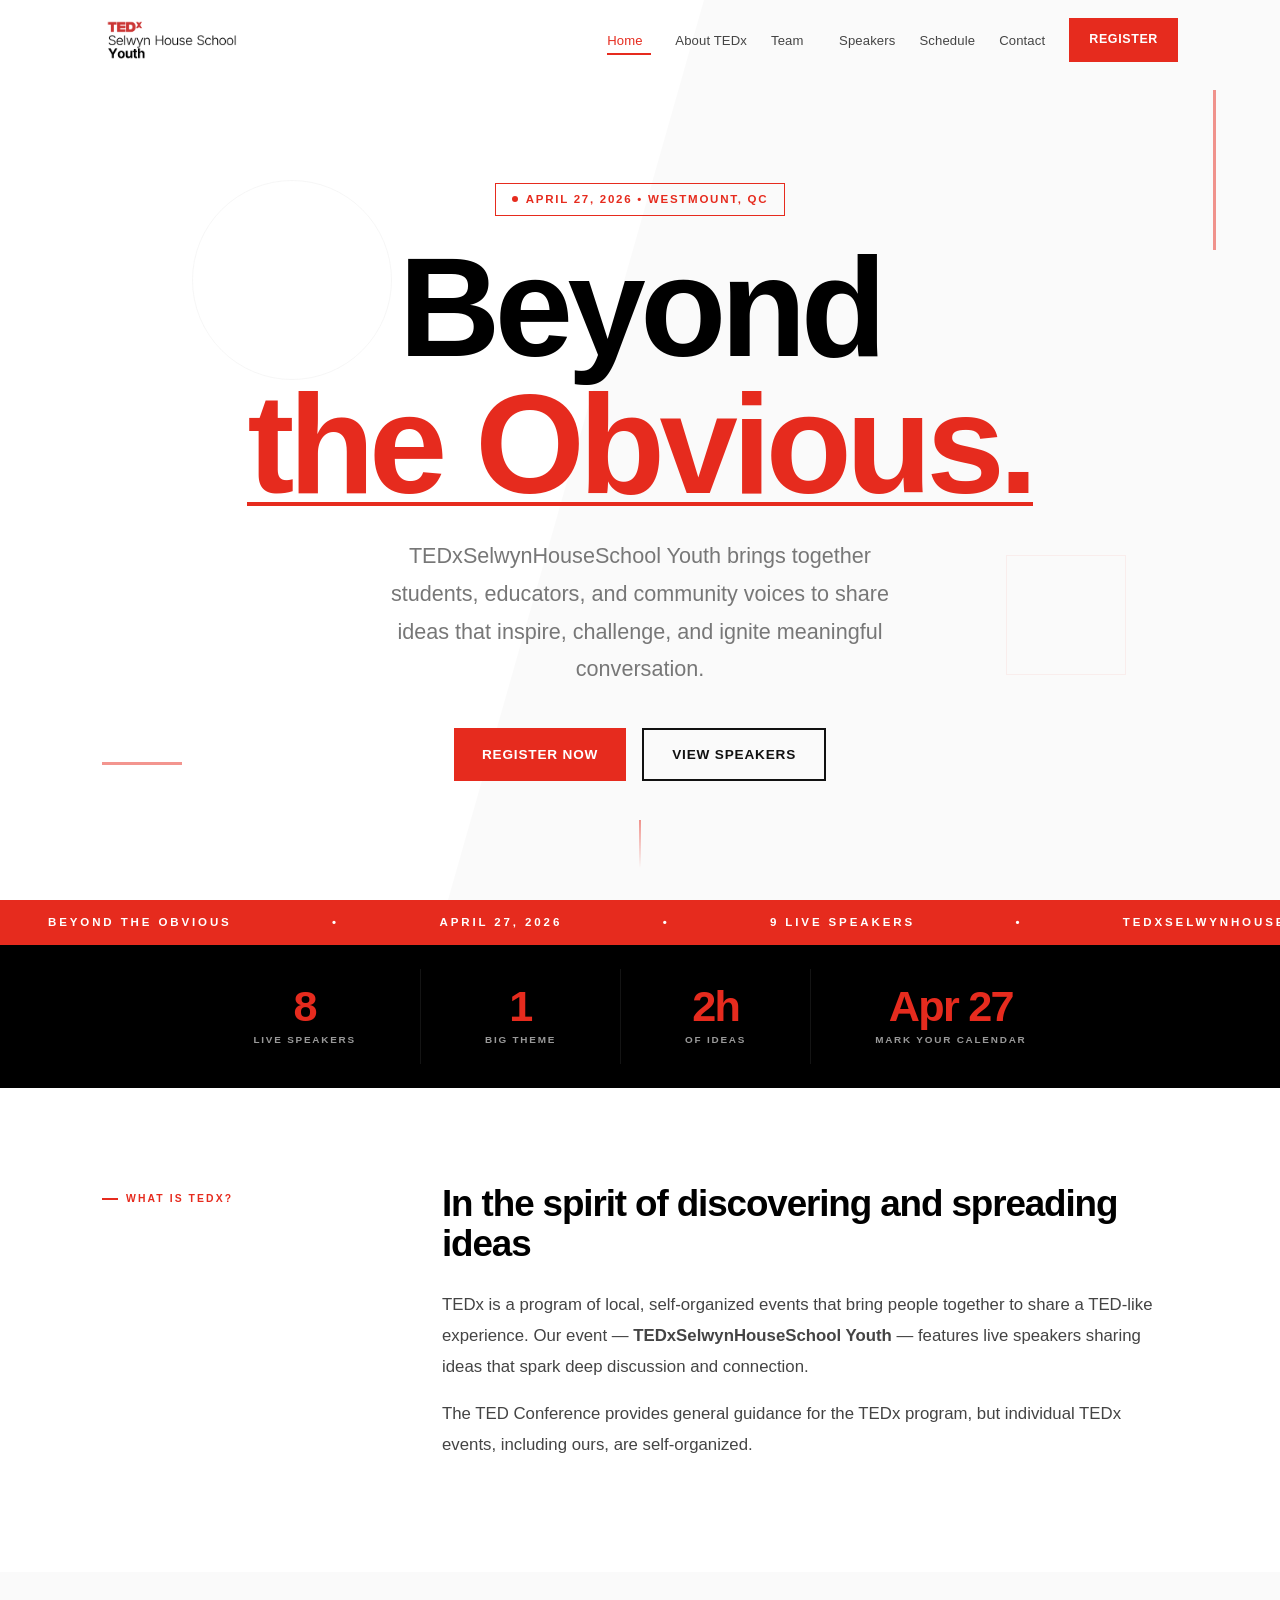
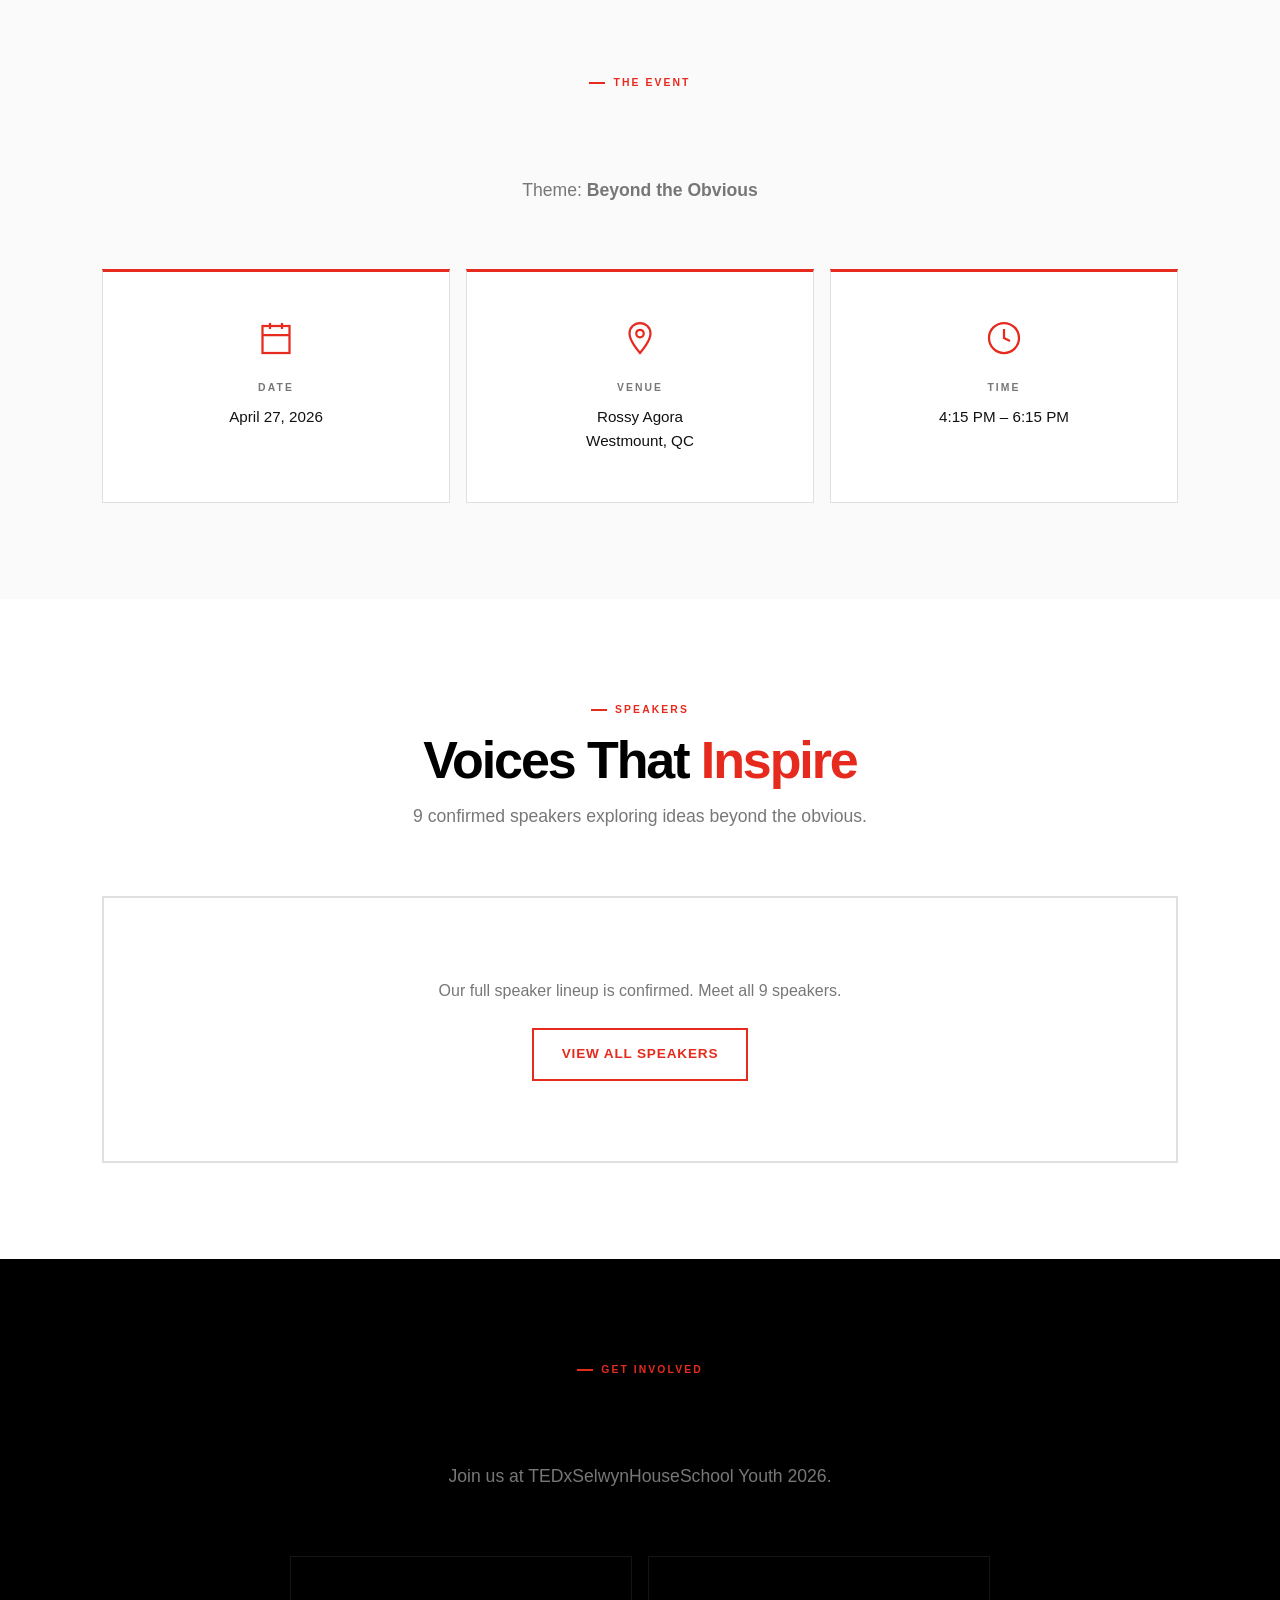
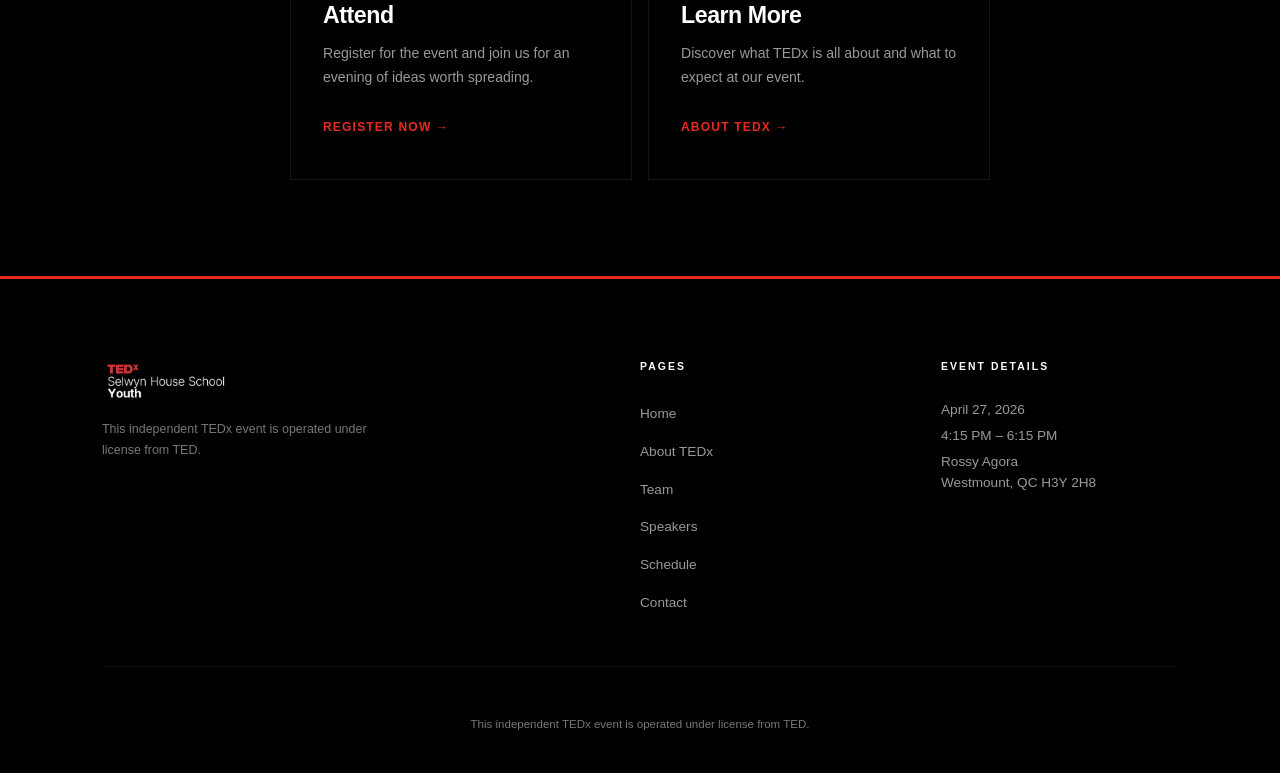
==== index.html @ 80b91d09 "Update index.html" ====
<!DOCTYPE html>
<html lang="en">
<head>
  <meta charset="UTF-8" />
  <meta name="viewport" content="width=device-width, initial-scale=1.0" />
  <title>TEDxSelwynHouseSchool Youth — Beyond the Obvious</title>
  <link rel="stylesheet" href="style.css" />
</head>
<body>

  <!-- Navigation -->
  <header class="header" id="header">
    <nav class="nav">
      <a href="index.html" class="logo"><img src="images/logo-black.png" alt="TEDxSelwynHouseSchool Youth"></a>
      <ul class="nav-links" id="navLinks">
        <li><a href="index.html" class="active">Home</a></li>
        <li><a href="about.html">About TEDx</a></li>
        <li><a href="team.html">Team</a></li>
        <li><a href="speakers.html">Speakers</a></li>
        <li><a href="schedule.html">Schedule</a></li>
        <li><a href="contact.html">Contact</a></li>
        <li><a href="https://docs.google.com/forms/d/e/1FAIpQLSdbpwzhTMs6wh6jrkO545HUub6v7mnMCa4WJRmnMCpncE_-FA/viewform" class="nav-btn">Register</a></li>
      </ul>
      <button class="hamburger" id="hamburger" aria-label="Toggle menu">
        <span></span><span></span><span></span>
      </button>
    </nav>
  </header>

  <!-- Hero — with parallax layers -->
  <section class="hero" id="home">
    <!-- Parallax background layers -->
    <div class="hero-bg-layer hero-bg-layer--1"></div>
    <div class="hero-bg-layer hero-bg-layer--2"></div>
    <div class="hero-bg-layer hero-bg-layer--3"></div>

    <div class="hero-content">
      <div class="hero-badge fade-up">April 27, 2026 &bull; Westmount, QC</div>
      <h1 class="hero-title fade-up">
        Beyond<br /><span class="text-red">the Obvious.</span>
      </h1>
      <p class="hero-subtitle fade-up">
        TEDxSelwynHouseSchool Youth brings together students, educators, and
        community voices to share ideas that inspire, challenge, and ignite
        meaningful conversation.
      </p>
      <div class="hero-cta fade-up">
        <a href="https://docs.google.com/forms/d/e/1FAIpQLSdbpwzhTMs6wh6jrkO545HUub6v7mnMCa4WJRmnMCpncE_-FA/viewform" class="btn btn-red">Register Now</a>
        <a href="speakers.html" class="btn btn-outline-dark">View Speakers</a>
      </div>
    </div>
    <div class="hero-scroll-indicator">
      <div class="scroll-line"></div>
    </div>
  </section>

  <!-- Marquee Ticker -->
  <div class="marquee" aria-hidden="true">
    <div class="marquee-track">
      <span>Beyond the Obvious</span>
      <span>&bull;</span>
      <span>April 27, 2026</span>
      <span>&bull;</span>
      <span>9 Live Speakers</span>
      <span>&bull;</span>
      <span>TEDxSelwynHouseSchool Youth</span>
      <span>&bull;</span>
      <span>Beyond the Obvious</span>
      <span>&bull;</span>
      <span>April 27, 2026</span>
      <span>&bull;</span>
      <span>9 Live Speakers</span>
      <span>&bull;</span>
      <span>TEDxSelwynHouseSchool Youth</span>
      <span>&bull;</span>
    </div>
  </div>

  <!-- Stats Bar — with animated counters -->
  <div class="stats-bar">
    <div class="container">
      <div class="stats-row">
        <div class="stat-item scale-in">
          <span class="stat-number" data-count="9">0</span>
          <span class="stat-label">Live Speakers</span>
        </div>
        <div class="stat-item scale-in">
          <span class="stat-number" data-count="1">0</span>
          <span class="stat-label">Big Theme</span>
        </div>
        <div class="stat-item scale-in">
          <span class="stat-number" data-count="2" data-suffix="h">0</span>
          <span class="stat-label">Of Ideas</span>
        </div>
        <div class="stat-item scale-in">
          <span class="stat-number">Apr 27</span>
          <span class="stat-label">Mark Your Calendar</span>
        </div>
      </div>
    </div>
  </div>

  <!-- What is TEDx -->
  <section class="section bg-white" id="what-is-tedx">
    <div class="container">
      <div class="two-col">
        <div class="col-label slide-left">
          <span class="label-tag">What is TEDx?</span>
        </div>
        <div class="col-content slide-right">
          <h2>In the spirit of discovering and spreading ideas</h2>
          <p>
            TEDx is a program of local, self-organized events that bring people
            together to share a TED-like experience. Our event —
            <strong>TEDxSelwynHouseSchool Youth</strong> — features live speakers
            sharing ideas that spark deep discussion and connection.
          </p>
          <p>
            The TED Conference provides general guidance for the TEDx program,
            but individual TEDx events, including ours, are self-organized.
          </p>
        </div>
      </div>
    </div>
  </section>

  <!-- Event Info -->
  <section class="section bg-light">
    <div class="container">
      <div class="section-header fade-up">
        <span class="label-tag">The Event</span>
        <h2 class="text-reveal">TEDxSelwynHouseSchool Youth <span class="text-red">2026</span></h2>
        <p class="section-desc fade-up">Theme: <strong>Beyond the Obvious</strong></p>
      </div>
      <div class="info-grid">
        <div class="info-card scale-in">
          <div class="info-icon">
            <svg viewBox="0 0 24 24" fill="none" stroke="currentColor" stroke-width="1.5"><rect x="3" y="4" width="18" height="18" rx="0"/><path d="M16 2v4M8 2v4M3 10h18"/><path d="M8 14h.01M12 14h.01M16 14h.01"/></svg>
          </div>
          <h3>Date</h3>
          <p>April 27, 2026</p>
        </div>
        <div class="info-card scale-in">
          <div class="info-icon">
            <svg viewBox="0 0 24 24" fill="none" stroke="currentColor" stroke-width="1.5"><path d="M12 2C8.13 2 5 5.13 5 9c0 5.25 7 13 7 13s7-7.75 7-13c0-3.87-3.13-7-7-7z"/><circle cx="12" cy="9" r="2.5"/></svg>
          </div>
          <h3>Venue</h3>
          <p>Rossy Agora<br>Westmount, QC</p>
        </div>
        <div class="info-card scale-in">
          <div class="info-icon">
            <svg viewBox="0 0 24 24" fill="none" stroke="currentColor" stroke-width="1.5"><circle cx="12" cy="12" r="10"/><path d="M12 6v6l4 2"/></svg>
          </div>
          <h3>Time</h3>
          <p>4:15 PM &ndash; 6:15 PM</p>
        </div>
      </div>
    </div>
  </section>

  <!-- Speakers Preview -->
  <section class="section bg-white">
    <div class="container">
      <div class="section-header slide-left">
        <span class="label-tag">Speakers</span>
        <h2>Voices That <span class="text-red">Inspire</span></h2>
        <p class="section-desc">9 confirmed speakers exploring ideas beyond the obvious.</p>
      </div>
      <div class="speakers-preview scale-in">
        <div class="speakers-coming-soon">
          <p>Our full speaker lineup is confirmed. Meet all 9 speakers.</p>
          <a href="speakers.html" class="btn btn-red-outline">View All Speakers</a>
        </div>
      </div>
    </div>
  </section>

  <!-- Get Involved -->
  <section class="section bg-black">
    <div class="container">
      <div class="section-header fade-up">
        <span class="label-tag label-tag-dark">Get Involved</span>
        <h2 class="text-white text-reveal">Be Part of <span class="text-red">the Experience</span></h2>
        <p class="section-desc text-gray">Join us at TEDxSelwynHouseSchool Youth 2026.</p>
      </div>
      <div class="cta-grid">
        <div class="cta-card slide-left">
          <h3>Attend</h3>
          <p>Register for the event and join us for an evening of ideas worth spreading.</p>
          <a href="https://docs.google.com/forms/d/e/1FAIpQLSdbpwzhTMs6wh6jrkO545HUub6v7mnMCa4WJRmnMCpncE_-FA/viewform" class="cta-link">Register Now &rarr;</a>
        </div>
        <div class="cta-card slide-right">
          <h3>Learn More</h3>
          <p>Discover what TEDx is all about and what to expect at our event.</p>
          <a href="about.html" class="cta-link">About TEDx &rarr;</a>
        </div>
      </div>
    </div>
  </section>

  <!-- Footer -->
  <footer class="footer">
    <div class="container">
      <div class="footer-grid">
        <div class="footer-brand fade-up"><a href="index.html" class="logo"><img src="images/logo-white.png" alt="TEDxSelwynHouseSchool Youth"></a>
          <p class="footer-license">This independent TEDx event is operated under license from TED.</p>
        </div>
        <div class="footer-nav fade-up">
          <h4>Pages</h4>
          <ul>
            <li><a href="index.html">Home</a></li>
            <li><a href="about.html">About TEDx</a></li>
            <li><a href="team.html">Team</a></li>
            <li><a href="speakers.html">Speakers</a></li>
            <li><a href="schedule.html">Schedule</a></li>
            <li><a href="contact.html">Contact</a></li>
          </ul>
        </div>
        <div class="footer-event fade-up">
          <h4>Event Details</h4>
          <p>April 27, 2026</p>
          <p>4:15 PM &ndash; 6:15 PM</p>
          <p>Rossy Agora<br>Westmount, QC H3Y 2H8</p>
        </div>
      </div>
      <div class="footer-bottom">
        <p>This independent TEDx event is operated under license from TED.</p>
      </div>
    </div>
  </footer>

  <script src="script.js"></script>
</body>
</html>
---- style.css ----
/* ============================================
   TEDxSelwynHouseSchool Youth — Stylesheet
   Style: Motion-Driven × Swiss Modernism × TED
   Colors: Red #e62b1e · Black #000 · White #fff
   Font: Helvetica · Base unit: 8px
   ============================================ */

/* --- Reset & Base --- */
*, *::before, *::after {
  margin: 0;
  padding: 0;
  box-sizing: border-box;
}

:root {
  --ted-red:        #e62b1e;
  --ted-red-dark:   #c41e13;
  --ted-red-light:  rgba(230, 43, 30, 0.08);
  --ted-red-mid:    rgba(230, 43, 30, 0.15);
  --black:          #000000;
  --dark:           #111111;
  --gray-800:       #222222;
  --gray-700:       #444444;
  --gray-500:       #777777;
  --gray-400:       #999999;
  --gray-300:       #bbbbbb;
  --gray-200:       #e0e0e0;
  --gray-100:       #f5f5f5;
  --gray-50:        #fafafa;
  --white:          #ffffff;
  --font:           'Helvetica Neue', Helvetica, Arial, sans-serif;

  /* 8px spacing scale */
  --s1: 8px; --s2: 16px; --s3: 24px; --s4: 32px;
  --s5: 40px; --s6: 48px; --s8: 64px; --s10: 80px; --s12: 96px;

  /* Motion tokens */
  --ease-out:    cubic-bezier(0.0, 0.0, 0.2, 1);
  --ease-in:     cubic-bezier(0.4, 0.0, 1, 1);
  --ease-std:    cubic-bezier(0.4, 0.0, 0.2, 1);
  --ease-spring: cubic-bezier(0.34, 1.56, 0.64, 1);
  --dur-fast:    150ms;
  --dur-std:     300ms;
  --dur-slow:    500ms;
  --dur-reveal:  800ms;
}

html { scroll-behavior: smooth; font-size: 16px; }

body {
  font-family: var(--font);
  background: var(--white);
  color: var(--dark);
  line-height: 1.6;
  overflow-x: hidden;
  -webkit-font-smoothing: antialiased;
  -moz-osx-font-smoothing: grayscale;
}

/* --- Accessibility: prefers-reduced-motion --- */
@media (prefers-reduced-motion: reduce) {
  *, *::before, *::after {
    animation-duration: 0.01ms !important;
    animation-iteration-count: 1 !important;
    transition-duration: 0.01ms !important;
    scroll-behavior: auto !important;
  }
  .fade-up, .slide-left, .slide-right, .scale-in, .text-reveal {
    opacity: 1 !important;
    transform: none !important;
    clip-path: none !important;
  }
  .marquee-track { animation: none !important; }
}

a { text-decoration: none; color: inherit; transition: color var(--dur-std) var(--ease-std); }
ul { list-style: none; }
img { max-width: 100%; display: block; }

a, button { min-height: 44px; min-width: 44px; }
a { display: inline-flex; align-items: center; }
nav a, .footer-nav a, .footer-brand a, .cta-link { display: inline-flex; }
a, button, [role="button"], label[for], select { cursor: pointer; }

a:focus-visible, button:focus-visible {
  outline: 3px solid var(--ted-red);
  outline-offset: 3px;
}

.container { width: 100%; max-width: 1140px; margin: 0 auto; padding: 0 var(--s4); }

/* --- Utility --- */
.text-red   { color: var(--ted-red); }
.text-white { color: var(--white); }
.text-gray  { color: var(--gray-400); }
.bg-white   { background: var(--white); }
.bg-light   { background: var(--gray-50); }
.bg-black   { background: var(--black); color: var(--white); }
.link-red   { color: var(--ted-red); text-decoration: underline; text-underline-offset: 3px; }
.link-red:hover { color: var(--ted-red-dark); }
.content-narrow { max-width: 780px; margin: 0 auto; }

/* ============================================
   ANIMATION SYSTEM — GPU-accelerated
   ============================================ */

/* Fade up (default) */
.fade-up {
  opacity: 0;
  transform: translateY(40px);
  transition: opacity var(--dur-reveal) var(--ease-out),
              transform var(--dur-reveal) var(--ease-out);
  transition-delay: calc(var(--stagger, 0) * 80ms);
}
.fade-up.visible { opacity: 1; transform: translateY(0); }

/* Slide from left */
.slide-left {
  opacity: 0;
  transform: translateX(-60px);
  transition: opacity var(--dur-reveal) var(--ease-out),
              transform var(--dur-reveal) var(--ease-out);
  transition-delay: calc(var(--stagger, 0) * 80ms);
}
.slide-left.visible { opacity: 1; transform: translateX(0); }

/* Slide from right */
.slide-right {
  opacity: 0;
  transform: translateX(60px);
  transition: opacity var(--dur-reveal) var(--ease-out),
              transform var(--dur-reveal) var(--ease-out);
  transition-delay: calc(var(--stagger, 0) * 80ms);
}
.slide-right.visible { opacity: 1; transform: translateX(0); }

/* Scale in */
.scale-in {
  opacity: 0;
  transform: scale(0.85);
  transition: opacity var(--dur-reveal) var(--ease-out),
              transform var(--dur-reveal) var(--ease-spring);
  transition-delay: calc(var(--stagger, 0) * 80ms);
}
.scale-in.visible { opacity: 1; transform: scale(1); }

/* Text reveal — clip-path wipe */
.text-reveal {
  clip-path: inset(0 100% 0 0);
  transition: clip-path 1s var(--ease-out);
  transition-delay: calc(var(--stagger, 0) * 100ms);
}
.text-reveal.visible { clip-path: inset(0 0% 0 0); }

/* Line draw — accent lines that animate width */
.line-draw {
  width: 0;
  transition: width 1s var(--ease-out);
}
.line-draw.visible { width: 100%; }

/* Legacy delay classes */
.delay-1 { --stagger: 1; }
.delay-2 { --stagger: 2; }
.delay-3 { --stagger: 3; }

/* ============================================
   MARQUEE TICKER
   ============================================ */
.marquee {
  overflow: hidden;
  white-space: nowrap;
  background: var(--ted-red);
  padding: var(--s1) 0;
}

.marquee-track {
  display: inline-block;
  animation: marquee 20s linear infinite;
  will-change: transform;
}

.marquee-track span {
  display: inline-block;
  padding: 0 var(--s6);
  font-size: 0.72rem;
  font-weight: 800;
  letter-spacing: 0.25em;
  text-transform: uppercase;
  color: var(--white);
}

@keyframes marquee {
  0%   { transform: translateX(0); }
  100% { transform: translateX(-50%); }
}

/* ============================================
   HEADER / NAV
   ============================================ */
.header {
  position: fixed;
  top: 0; left: 0; width: 100%;
  z-index: 100;
  padding: var(--s2) 0;
  transition: background var(--dur-std) var(--ease-std),
              padding var(--dur-std) var(--ease-std),
              box-shadow var(--dur-std) var(--ease-std),
              transform var(--dur-std) var(--ease-std);
}

.header.scrolled,
.header.scrolled-always {
  background: rgba(255, 255, 255, 0.96);
  backdrop-filter: blur(16px);
  -webkit-backdrop-filter: blur(16px);
  padding: 0.5rem 0;
  box-shadow: 0 1px 0 rgba(0,0,0,0.1);
}

.nav {
  max-width: 1140px;
  margin: 0 auto;
  padding: 0 var(--s4);
  display: flex;
  align-items: center;
  justify-content: space-between;
}

/* Logo */
.logo {
  display: inline-flex; align-items: center;
  min-height: unset; text-decoration: none;
  transition: transform var(--dur-std) var(--ease-spring);
}
.logo:hover { transform: scale(1.03); }
.logo img {
  height: 48px;
  width: auto;
  display: block;
}

.logo-ted {
  font-family: var(--font); font-size: 1.5rem; font-weight: 900;
  color: var(--ted-red); line-height: 1; letter-spacing: -0.02em;
}
.logo-ted sup { font-size: 0.55em; vertical-align: super; color: var(--ted-red); font-weight: 900; }
.logo-school { font-size: 0.72rem; line-height: 1.25; color: var(--dark); font-weight: 400; display: block; min-height: unset; }
.logo-youth  { font-size: 0.72rem; font-weight: 700; color: var(--dark); line-height: 1.25; display: block; min-height: unset; }

/* Nav links */
.nav-links { display: flex; align-items: center; gap: var(--s3); }

.nav-links li > a {
  font-size: 0.82rem; font-weight: 500; color: var(--gray-700);
  letter-spacing: 0.01em; position: relative; padding-bottom: 2px;
  min-height: unset;
  transition: color var(--dur-std) var(--ease-std);
}

.nav-links li > a::after {
  content: ''; position: absolute; bottom: -2px; left: 0;
  width: 0; height: 2px; background: var(--ted-red);
  transition: width var(--dur-std) var(--ease-out);
}

.nav-links li > a:hover, .nav-links li > a.active { color: var(--ted-red); }
.nav-links li > a.active::after, .nav-links li > a:hover::after { width: 100%; }

.nav-btn {
  background: var(--ted-red) !important; color: var(--white) !important;
  padding: 0.5rem 1.25rem !important; border-radius: 0 !important;
  font-weight: 700 !important; font-size: 0.78rem !important;
  letter-spacing: 0.05em !important; text-transform: uppercase !important;
  transition: background var(--dur-std) var(--ease-std), transform var(--dur-fast) var(--ease-spring) !important;
  min-height: 44px !important;
}
.nav-btn::after { display: none !important; }
.nav-btn:hover { background: var(--ted-red-dark) !important; transform: translateY(-2px) scale(1.02); }

/* Hamburger */
.hamburger {
  display: none; flex-direction: column; gap: 5px;
  background: none; border: none; cursor: pointer; padding: var(--s1);
  z-index: 1001; min-height: unset;
}
.hamburger span { display: block; width: 22px; height: 2px; background: var(--dark); transition: transform var(--dur-std) var(--ease-std), opacity var(--dur-std) var(--ease-std); }
.hamburger.active span:nth-child(1) { transform: translateY(7px) rotate(45deg); }
.hamburger.active span:nth-child(2) { opacity: 0; }
.hamburger.active span:nth-child(3) { transform: translateY(-7px) rotate(-45deg); }

/* ============================================
   BUTTONS — with micro-interactions
   ============================================ */
.btn {
  display: inline-flex; align-items: center; justify-content: center; gap: 0.4em;
  padding: 0.85rem 1.75rem; border-radius: 0;
  font-size: 0.85rem; font-weight: 700; letter-spacing: 0.06em; text-transform: uppercase;
  font-family: var(--font); min-height: 44px;
  border: none; cursor: pointer; position: relative; overflow: hidden;
  transition: all var(--dur-std) var(--ease-std);
}

/* Animated shine sweep on hover */
.btn::before {
  content: ''; position: absolute; top: 0; left: -100%; width: 100%; height: 100%;
  background: linear-gradient(90deg, transparent, rgba(255,255,255,0.15), transparent);
  transition: left var(--dur-slow) var(--ease-out);
}
.btn:hover::before { left: 100%; }

.btn-red { background: var(--ted-red); color: var(--white); }
.btn-red:hover {
  background: var(--ted-red-dark);
  transform: translateY(-3px) scale(1.02);
  box-shadow: 0 12px 40px rgba(230, 43, 30, 0.35);
}

.btn-red-outline { background: transparent; color: var(--ted-red); border: 2px solid var(--ted-red); }
.btn-red-outline:hover { background: var(--ted-red); color: var(--white); transform: translateY(-3px); }

.btn-outline-dark { background: transparent; color: var(--dark); border: 2px solid var(--dark); }
.btn-outline-dark:hover { background: var(--dark); color: var(--white); transform: translateY(-3px); }

.btn-full { width: 100%; justify-content: center; }

/* ============================================
   HERO — Parallax + Kinetic Type
   ============================================ */
.hero {
  position: relative;
  min-height: 100vh; min-height: 100dvh;
  display: flex; align-items: center; justify-content: center;
  background: var(--white);
  overflow: hidden;
}

/* Parallax geometric layers */
.hero-bg-layer {
  position: absolute; top: 0; left: 0; width: 100%; height: 100%;
  pointer-events: none; will-change: transform;
}

.hero-bg-layer--1 {
  background: var(--gray-50);
  clip-path: polygon(55% 0%, 100% 0%, 100% 100%, 35% 100%);
}

.hero-bg-layer--2 {
  opacity: 0.5;
}

.hero-bg-layer--2::before {
  content: ''; position: absolute;
  top: 10%; right: 5%;
  width: 3px; height: 160px;
  background: var(--ted-red);
}

.hero-bg-layer--2::after {
  content: ''; position: absolute;
  bottom: 15%; left: 8%;
  width: 80px; height: 3px;
  background: var(--ted-red);
}

.hero-bg-layer--3::before {
  content: ''; position: absolute;
  top: 20%; left: 15%;
  width: 200px; height: 200px;
  border: 1px solid var(--gray-200);
  border-radius: 50%;
  opacity: 0.3;
}

.hero-bg-layer--3::after {
  content: ''; position: absolute;
  bottom: 25%; right: 12%;
  width: 120px; height: 120px;
  border: 1px solid var(--ted-red-mid);
  opacity: 0.4;
}

.hero-content {
  position: relative; z-index: 2;
  text-align: center; max-width: 900px;
  padding: var(--s12) var(--s4) var(--s4);
}

.hero-badge {
  display: inline-flex; align-items: center; gap: var(--s1);
  font-size: 0.72rem; font-weight: 700;
  letter-spacing: 0.15em; text-transform: uppercase;
  color: var(--ted-red);
  margin-bottom: var(--s3);
  padding: 0.4rem 1rem;
  border: 1.5px solid var(--ted-red);
  border-radius: 0;
}
.hero-badge::before {
  content: ''; width: 6px; height: 6px;
  background: var(--ted-red); border-radius: 50%;
  flex-shrink: 0;
  animation: pulse-dot 2s ease-in-out infinite;
}
@keyframes pulse-dot {
  0%, 100% { opacity: 1; transform: scale(1); }
  50% { opacity: 0.5; transform: scale(1.5); }
}

.hero-title {
  font-family: var(--font);
  font-size: clamp(4.2rem, 11vw, 9rem);
  font-weight: 900;
  line-height: 0.97;
  letter-spacing: -0.04em;
  color: var(--black);
  margin-bottom: var(--s3);
}

/* Animated underline on the red text */
.hero-title .text-red {
  position: relative;
  display: inline-block;
}
.hero-title .text-red::after {
  content: ''; position: absolute;
  bottom: 0.05em; left: 0;
  width: 0; height: 4px;
  background: var(--ted-red);
  transition: width 1.2s var(--ease-out);
  transition-delay: 0.6s;
}
.hero-title.visible .text-red::after { width: 100%; }

.hero-subtitle {
  font-size: clamp(1.1rem, 2vw, 1.35rem);
  color: var(--gray-500); max-width: 520px;
  margin: 0 auto var(--s5); line-height: 1.75; font-weight: 400;
}

.hero-cta { display: flex; gap: var(--s2); justify-content: center; flex-wrap: wrap; }

.hero-scroll-indicator {
  position: absolute; bottom: var(--s4);
  left: 50%; transform: translateX(-50%); z-index: 2;
}
.scroll-line {
  width: 1px; height: 48px;
  background: linear-gradient(to bottom, var(--ted-red), transparent);
  animation: scrollPulse 2s ease-in-out infinite;
}
@keyframes scrollPulse {
  0%, 100% { opacity: 0.3; transform: scaleY(0.5); }
  50%      { opacity: 1;   transform: scaleY(1); }
}

/* ============================================
   STATS BAR — with counter animation
   ============================================ */
.stats-bar {
  background: var(--black); color: var(--white);
  padding: var(--s3) 0;
  border-top: 3px solid var(--ted-red);
  position: relative; overflow: hidden;
}

.stats-row {
  display: flex; align-items: center; justify-content: center;
  gap: 0; flex-wrap: wrap;
}

.stat-item {
  display: flex; flex-direction: column; align-items: center;
  padding: var(--s2) var(--s8);
  border-right: 1px solid rgba(255,255,255,0.08);
  transition: transform var(--dur-std) var(--ease-spring);
}
.stat-item:last-child { border-right: none; }
.stat-item:hover { transform: scale(1.08); }

.stat-number {
  font-size: 2.7rem; font-weight: 900;
  color: var(--ted-red); line-height: 1; letter-spacing: -0.04em;
  font-variant-numeric: tabular-nums;
}

.stat-label {
  font-size: 0.62rem; font-weight: 700;
  letter-spacing: 0.18em; text-transform: uppercase;
  color: var(--gray-400); margin-top: 4px;
}

/* ============================================
   PAGE HERO — with animated accent bar
   ============================================ */
.page-hero {
  padding: var(--s12) 0 var(--s8);
  background: var(--black); color: var(--white);
  text-align: left; position: relative; overflow: hidden;
}

/* Animated bottom accent — draws on page load */
.page-hero::after {
  content: ''; position: absolute;
  bottom: 0; left: 0;
  width: 100%; height: 3px;
  background: var(--ted-red);
  transform-origin: left;
  animation: draw-line 1s var(--ease-out) forwards;
}

@keyframes draw-line {
  0%   { transform: scaleX(0); }
  100% { transform: scaleX(1); }
}

/* Floating geometric accents */
.page-hero::before {
  content: ''; position: absolute;
  top: 30%; right: 8%; width: 150px; height: 150px;
  border: 1px solid rgba(230, 43, 30, 0.15);
  animation: float-rotate 15s linear infinite;
}

@keyframes float-rotate {
  0%   { transform: rotate(0deg) scale(1); }
  50%  { transform: rotate(180deg) scale(1.1); }
  100% { transform: rotate(360deg) scale(1); }
}

.page-hero .container { position: relative; z-index: 1; }

.page-hero h1 {
  font-family: var(--font);
  font-size: clamp(2.5rem, 6vw, 4.5rem);
  font-weight: 900; letter-spacing: -0.04em; line-height: 0.95;
  margin-bottom: var(--s2);
}

.page-hero-desc {
  font-size: 1rem; color: var(--gray-400);
  max-width: 480px; margin-top: var(--s2); line-height: 1.6;
}

/* ============================================
   SECTIONS
   ============================================ */
.section { padding: var(--s12) 0; }

/* Animated section divider */
.section + .section { position: relative; }

.section-header { text-align: center; margin-bottom: var(--s8); }

.section-header h2 {
  font-family: var(--font);
  font-size: clamp(2.1rem, 4.5vw, 3.25rem);
  font-weight: 900; letter-spacing: -0.04em; line-height: 1;
  margin-bottom: var(--s2); color: var(--black);
}
.bg-black .section-header h2 { color: var(--white); }

.section-desc {
  color: var(--gray-500); font-size: 1.1rem;
  max-width: 480px; margin: 0 auto; line-height: 1.7;
}

/* Label tag — with animated accent line */
.label-tag {
  display: inline-block;
  font-size: 0.65rem; font-weight: 800;
  letter-spacing: 0.2em; text-transform: uppercase;
  color: var(--ted-red); margin-bottom: var(--s2);
  position: relative; padding-left: var(--s3);
}
.label-tag::before {
  content: ''; position: absolute;
  left: 0; top: 50%; transform: translateY(-50%);
  width: 16px; height: 2px;
  background: var(--ted-red);
}

/* ============================================
   TWO COLUMN LAYOUT
   ============================================ */
.two-col { display: grid; grid-template-columns: 260px 1fr; gap: var(--s10); align-items: start; }
.col-content h2 { font-size: clamp(1.7rem, 3vw, 2.3rem); font-weight: 800; letter-spacing: -0.03em; line-height: 1.1; margin-bottom: var(--s3); color: var(--black); }
.col-content p { color: var(--gray-700); font-size: 1.05rem; line-height: 1.85; margin-bottom: var(--s2); }

/* ============================================
   INFO CARDS — with hover lift + glow
   ============================================ */
.info-grid { display: grid; grid-template-columns: repeat(3, 1fr); gap: var(--s2); }

.info-card {
  padding: var(--s6) var(--s4);
  background: var(--white);
  border: 1px solid var(--gray-200);
  border-top: 3px solid var(--ted-red);
  border-radius: 0; text-align: center;
  cursor: default; position: relative;
  transition: transform var(--dur-std) var(--ease-spring),
              box-shadow var(--dur-std) var(--ease-out),
              border-color var(--dur-std) var(--ease-std);
}

.info-card:hover {
  transform: translateY(-8px) scale(1.01);
  box-shadow: 0 20px 60px rgba(230, 43, 30, 0.1), 0 8px 24px rgba(0,0,0,0.06);
  border-color: var(--ted-red);
}

.info-icon { width: 36px; height: 36px; margin: 0 auto var(--s3); color: var(--ted-red); transition: transform var(--dur-std) var(--ease-spring); }
.info-card:hover .info-icon { transform: scale(1.15) rotate(-5deg); }

.info-card h3 {
  font-size: 0.65rem; font-weight: 800;
  letter-spacing: 0.2em; text-transform: uppercase;
  margin-bottom: var(--s1); color: var(--gray-500);
}
.info-card p { font-size: 0.95rem; color: var(--dark); line-height: 1.6; font-weight: 500; }

/* ============================================
   CTA GRID
   ============================================ */
.cta-grid { display: grid; grid-template-columns: repeat(2, 1fr); gap: var(--s2); max-width: 700px; margin: 0 auto; }

.cta-card {
  padding: var(--s5) var(--s4);
  border: 1px solid rgba(255,255,255,0.08);
  border-radius: 0; position: relative; overflow: hidden;
  cursor: default;
  transition: all var(--dur-std) var(--ease-std);
}

/* Animated left border that grows on hover */
.cta-card::before {
  content: ''; position: absolute; top: 0; left: 0;
  width: 3px; height: 0;
  background: var(--ted-red);
  transition: height var(--dur-slow) var(--ease-out);
}
.cta-card:hover::before { height: 100%; }

/* Subtle glow on hover */
.cta-card::after {
  content: ''; position: absolute; top: 0; left: 0;
  width: 100%; height: 100%;
  background: radial-gradient(ellipse at top left, rgba(230,43,30,0.08), transparent 70%);
  opacity: 0;
  transition: opacity var(--dur-std) var(--ease-std);
  pointer-events: none;
}
.cta-card:hover::after { opacity: 1; }

.cta-card:hover {
  border-color: rgba(230, 43, 30, 0.25);
  transform: translateY(-4px);
}

.cta-card h3 { font-size: 1.45rem; font-weight: 900; margin-bottom: var(--s1); color: var(--white); letter-spacing: -0.02em; }
.cta-card p { font-size: 0.88rem; color: var(--gray-400); line-height: 1.65; margin-bottom: var(--s3); }

.cta-link {
  display: inline-flex; align-items: center; gap: 6px;
  font-size: 0.75rem; font-weight: 700;
  letter-spacing: 0.1em; text-transform: uppercase;
  color: var(--ted-red); min-height: unset;
  transition: gap var(--dur-std) var(--ease-out), color var(--dur-std) var(--ease-std);
}
.cta-link:hover { gap: 12px; }

/* ============================================
   SPEAKERS PREVIEW
   ============================================ */
.speakers-coming-soon {
  text-align: center; padding: var(--s10) var(--s4);
  border: 2px solid var(--gray-200); border-radius: 0;
  position: relative;
  transition: border-color var(--dur-std) var(--ease-std);
}
.speakers-coming-soon:hover { border-color: var(--ted-red); }

.speakers-coming-soon::before {
  content: ''; position: absolute; top: 0; left: 0; right: 0;
  height: 3px; background: var(--ted-red);
  transform-origin: left;
  transform: scaleX(0);
  transition: transform 1s var(--ease-out);
}
.speakers-coming-soon:hover::before { transform: scaleX(1); }

.speakers-coming-soon p { font-size: 1rem; color: var(--gray-500); margin-bottom: var(--s3); }

/* ============================================
   SPEAKERS PAGE
   ============================================ */
.speakers-grid-full { display: grid; grid-template-columns: repeat(2, 1fr); gap: var(--s2); margin-bottom: var(--s8); }

.speaker-card-full {
  display: flex; gap: var(--s3); padding: var(--s4);
  border: 1px solid var(--gray-200); border-radius: 0;
  border-left: 3px solid transparent;
  cursor: default; position: relative; overflow: hidden;
  transition: border-color var(--dur-std) var(--ease-std),
              transform var(--dur-std) var(--ease-spring),
              box-shadow var(--dur-std) var(--ease-out);
}

.speaker-card-full:hover {
  border-left-color: var(--ted-red);
  transform: translateY(-4px) translateX(4px);
  box-shadow: -8px 12px 40px rgba(0,0,0,0.08);
}

.speaker-photo {
  flex-shrink: 0; width: 160px; height: 160px; border-radius: 0;
  overflow: hidden; background: var(--gray-100);
  display: flex; align-items: center; justify-content: center;
  border: 1px solid var(--gray-200);
  transition: transform var(--dur-std) var(--ease-spring);
}
.speaker-card-full:hover .speaker-photo { transform: scale(1.05); }
.speaker-photo img { width: 100%; height: 100%; object-fit: cover; object-position: top center; }

.speaker-details { display: flex; flex-direction: column; justify-content: center; }
.speaker-details h3 { font-size: 1.25rem; font-weight: 800; color: var(--black); margin-bottom: 4px; letter-spacing: -0.02em; }
.speaker-title { font-size: 0.75rem; font-weight: 700; color: var(--ted-red); letter-spacing: 0.05em; text-transform: uppercase; margin-bottom: var(--s1); }
.speaker-desc { font-size: 0.88rem; color: var(--gray-500); line-height: 1.6; }

.center-cta { text-align: center; padding-top: var(--s4); }
.center-cta p { font-size: 0.95rem; color: var(--gray-500); margin-bottom: var(--s2); }

/* ============================================
   TEAM PAGE
   ============================================ */
.team-grid { display: grid; grid-template-columns: repeat(4, 1fr); gap: var(--s2); }

.team-card {
  text-align: center; padding: var(--s5) var(--s3);
  border: 1px solid var(--gray-200); border-radius: 0;
  border-bottom: 3px solid transparent;
  cursor: default; position: relative; overflow: hidden;
  transition: border-color var(--dur-std) var(--ease-std),
              transform var(--dur-std) var(--ease-spring),
              box-shadow var(--dur-std) var(--ease-out);
}

.team-card:hover {
  border-bottom-color: var(--ted-red);
  transform: translateY(-6px);
  box-shadow: 0 16px 48px rgba(0,0,0,0.08);
}

.team-avatar { margin-bottom: var(--s3); }

.team-avatar img {
  width: 120px; height: 120px; margin: 0 auto;
  object-fit: cover; object-position: top center;
  display: block; border-radius: 0;
  border: 1px solid var(--gray-200);
  transition: transform var(--dur-std) var(--ease-spring);
}
.team-card:hover .team-avatar img { transform: scale(1.06); }

.avatar-placeholder {
  width: 80px; height: 80px; margin: 0 auto;
  color: var(--gray-300); background: var(--gray-100); border-radius: 0;
  display: flex; align-items: center; justify-content: center; padding: 12px;
  transition: transform var(--dur-std) var(--ease-spring), background var(--dur-std) var(--ease-std);
}
.team-card:hover .avatar-placeholder { transform: scale(1.08) rotate(-3deg); background: var(--ted-red-light); }

.team-card h3 { font-size: 1.1rem; font-weight: 800; color: var(--black); margin-bottom: 4px; letter-spacing: -0.01em; }
.team-role { font-size: 0.65rem; color: var(--ted-red); font-weight: 700; letter-spacing: 0.15em; text-transform: uppercase; }
.team-bio { font-size: 0.85rem; color: var(--gray-500); line-height: 1.6; margin-top: var(--s1); }

/* ============================================
   SCHEDULE
   ============================================ */
.schedule-notice {
  padding: var(--s3) var(--s4);
  background: var(--ted-red-light); border-left: 4px solid var(--ted-red);
  border-radius: 0; margin-bottom: var(--s6);
}
.schedule-notice p { color: var(--gray-700); font-size: 0.9rem; line-height: 1.6; }

.schedule-timeline { position: relative; margin-bottom: var(--s6); }
.schedule-timeline::before {
  content: ''; position: absolute; left: 88px; top: 0; bottom: 0;
  width: 2px; background: var(--gray-200);
}

.schedule-item { display: flex; gap: var(--s4); padding: var(--s3) 0; position: relative; }

/* Square dot with pulse animation on hover */
.schedule-item::before {
  content: ''; position: absolute; left: 82px; top: var(--s3);
  width: 14px; height: 14px;
  background: var(--white); border: 3px solid var(--ted-red); border-radius: 0;
  z-index: 1;
  transition: background var(--dur-std) var(--ease-std), transform var(--dur-std) var(--ease-spring);
}
.schedule-item:hover::before { background: var(--ted-red); transform: scale(1.3) rotate(45deg); }

.schedule-time {
  flex-shrink: 0; width: 72px;
  font-size: 0.78rem; font-weight: 800; color: var(--ted-red);
  text-align: right; padding-top: 0.2rem; letter-spacing: 0.02em;
}

.schedule-content { padding-left: var(--s3); }
.schedule-content h3 { font-size: 1.25rem; font-weight: 800; color: var(--black); margin-bottom: 4px; letter-spacing: -0.02em; }
.schedule-content p { font-size: 0.88rem; color: var(--gray-500); line-height: 1.6; }

.schedule-tag {
  display: inline-flex; align-items: center; margin-top: var(--s1);
  font-size: 0.65rem; font-weight: 800;
  letter-spacing: 0.1em; text-transform: uppercase;
  color: var(--ted-red); background: var(--ted-red-light);
  padding: 3px 10px; border-radius: 0;
}

/* ============================================
   CONTACT
   ============================================ */
.contact-grid { display: grid; grid-template-columns: 1fr; gap: var(--s6); max-width: 640px; margin: 0 auto; }

.contact-info h2 { font-size: 2.5rem; font-weight: 900; margin-bottom: var(--s2); color: var(--black); letter-spacing: -0.04em; }
.contact-info > p { color: var(--gray-500); line-height: 1.7; margin-bottom: var(--s5); }

.contact-detail {
  display: flex; gap: var(--s2); margin-bottom: var(--s3);
  align-items: flex-start; padding: var(--s3);
  border: 1px solid var(--gray-200); border-left: 3px solid var(--ted-red); border-radius: 0;
  transition: box-shadow var(--dur-std) var(--ease-out), transform var(--dur-std) var(--ease-spring);
}
.contact-detail:hover {
  box-shadow: 0 12px 40px rgba(0,0,0,0.07);
  transform: translateX(4px);
}

.contact-icon { flex-shrink: 0; width: 22px; height: 22px; color: var(--ted-red); margin-top: 2px; }
.contact-detail h4 { font-size: 0.65rem; font-weight: 800; letter-spacing: 0.15em; text-transform: uppercase; color: var(--black); margin-bottom: 4px; }
.contact-detail p, .contact-detail a { font-size: 0.9rem; color: var(--gray-500); line-height: 1.5; }
.contact-detail a:hover { color: var(--ted-red); }

/* ============================================
   CONTENT BLOCKS (About)
   ============================================ */
.content-block {
  margin-bottom: var(--s8); padding-bottom: var(--s8);
  border-bottom: 1px solid var(--gray-200);
}
.content-block:last-child { border-bottom: none; }
.content-block h2 { font-size: 2rem; font-weight: 900; color: var(--black); margin-bottom: var(--s3); letter-spacing: -0.03em; line-height: 1.1; }
.content-block p { font-size: 1.05rem; color: var(--gray-700); line-height: 1.85; margin-bottom: var(--s2); }

/* ============================================
   FOOTER
   ============================================ */
.footer {
  background: var(--black); color: var(--white);
  padding: var(--s10) 0 var(--s5);
  border-top: 3px solid var(--ted-red);
}

.footer-grid {
  display: grid; grid-template-columns: 2fr 1fr 1fr;
  gap: var(--s8); margin-bottom: var(--s6);
  padding-bottom: var(--s6);
  border-bottom: 1px solid rgba(255,255,255,0.06);
}

.footer-brand .logo { margin-bottom: var(--s2); }
.footer-brand .logo img { height: 44px; width: auto; display: block; }

.footer-license { font-size: 0.78rem; color: var(--gray-500); line-height: 1.7; max-width: 300px; }

.footer-nav h4, .footer-event h4 {
  font-size: 0.65rem; font-weight: 800; letter-spacing: 0.2em;
  text-transform: uppercase; margin-bottom: var(--s3); color: var(--white);
}

.footer-nav ul { display: flex; flex-direction: column; gap: var(--s1); }
.footer-nav a {
  font-size: 0.85rem; color: var(--gray-400);
  transition: color var(--dur-std) var(--ease-std), transform var(--dur-fast) var(--ease-spring);
  min-height: unset; padding: 4px 0;
}
.footer-nav a:hover { color: var(--white); transform: translateX(4px); }

.footer-event p { font-size: 0.85rem; color: var(--gray-400); line-height: 1.6; margin-bottom: 4px; }

.footer-bottom { text-align: center; }
.footer-bottom p { font-size: 0.72rem; color: var(--gray-500); }

/* ============================================
   RESPONSIVE
   ============================================ */
@media (max-width: 1024px) {
  .cta-grid { grid-template-columns: 1fr; max-width: 480px; }
  .speakers-grid-full { grid-template-columns: 1fr; }
  .footer-grid { grid-template-columns: 1fr 1fr; gap: var(--s5); }
  .footer-brand { grid-column: span 2; }
  .team-grid { grid-template-columns: repeat(3, 1fr); }
}

@media (max-width: 768px) {
  .nav-links {
    position: fixed; top: 0; right: -100%;
    width: 75%; max-width: 300px; height: 100vh;
    background: var(--white); flex-direction: column;
    padding: 5rem var(--s4) var(--s4); gap: var(--s2);
    transition: right var(--dur-slow) var(--ease-out);
    box-shadow: -4px 0 32px rgba(0,0,0,0.08);
    z-index: 1000; align-items: flex-start;
  }
  .nav-links.open { right: 0; }
  .hamburger { display: flex; }

  .two-col { grid-template-columns: 1fr; gap: var(--s5); }
  .info-grid { grid-template-columns: 1fr; }
  .cta-grid { grid-template-columns: 1fr; max-width: 100%; }
  .team-grid { grid-template-columns: repeat(2, 1fr); }
  .contact-grid { grid-template-columns: 1fr; gap: var(--s5); }

  .schedule-timeline::before { left: 10px; }
  .schedule-item { gap: var(--s2); flex-direction: column; padding-left: var(--s4); }
  .schedule-item::before { left: 4px; top: 0.3rem; }
  .schedule-time { width: auto; text-align: left; }
  .schedule-content { padding-left: 0; }

  .footer-grid { grid-template-columns: 1fr; gap: var(--s5); }
  .footer-brand { grid-column: span 1; }

  .section { padding: var(--s10) 0; }
  .page-hero { padding: var(--s10) 0 var(--s6); text-align: center; }
  .page-hero h1 { font-size: clamp(2.4rem, 9vw, 3.8rem); }

  .hero-bg-layer--1 { clip-path: polygon(65% 0%, 100% 0%, 100% 100%, 45% 100%); }

  .stat-item { padding: var(--s1) var(--s3); }
  .stat-number { font-size: 1.6rem; }

  .marquee-track span { font-size: 0.65rem; padding: 0 var(--s4); }
}

@media (max-width: 480px) {
  .hero-title { letter-spacing: -0.03em; }
  .container { padding: 0 var(--s2); }
  .team-grid { grid-template-columns: 1fr 1fr; }
  .stats-row { flex-direction: column; }
  .stat-item { border-right: none; border-bottom: 1px solid rgba(255,255,255,0.06); width: 100%; }
  .stat-item:last-child { border-bottom: none; }
}
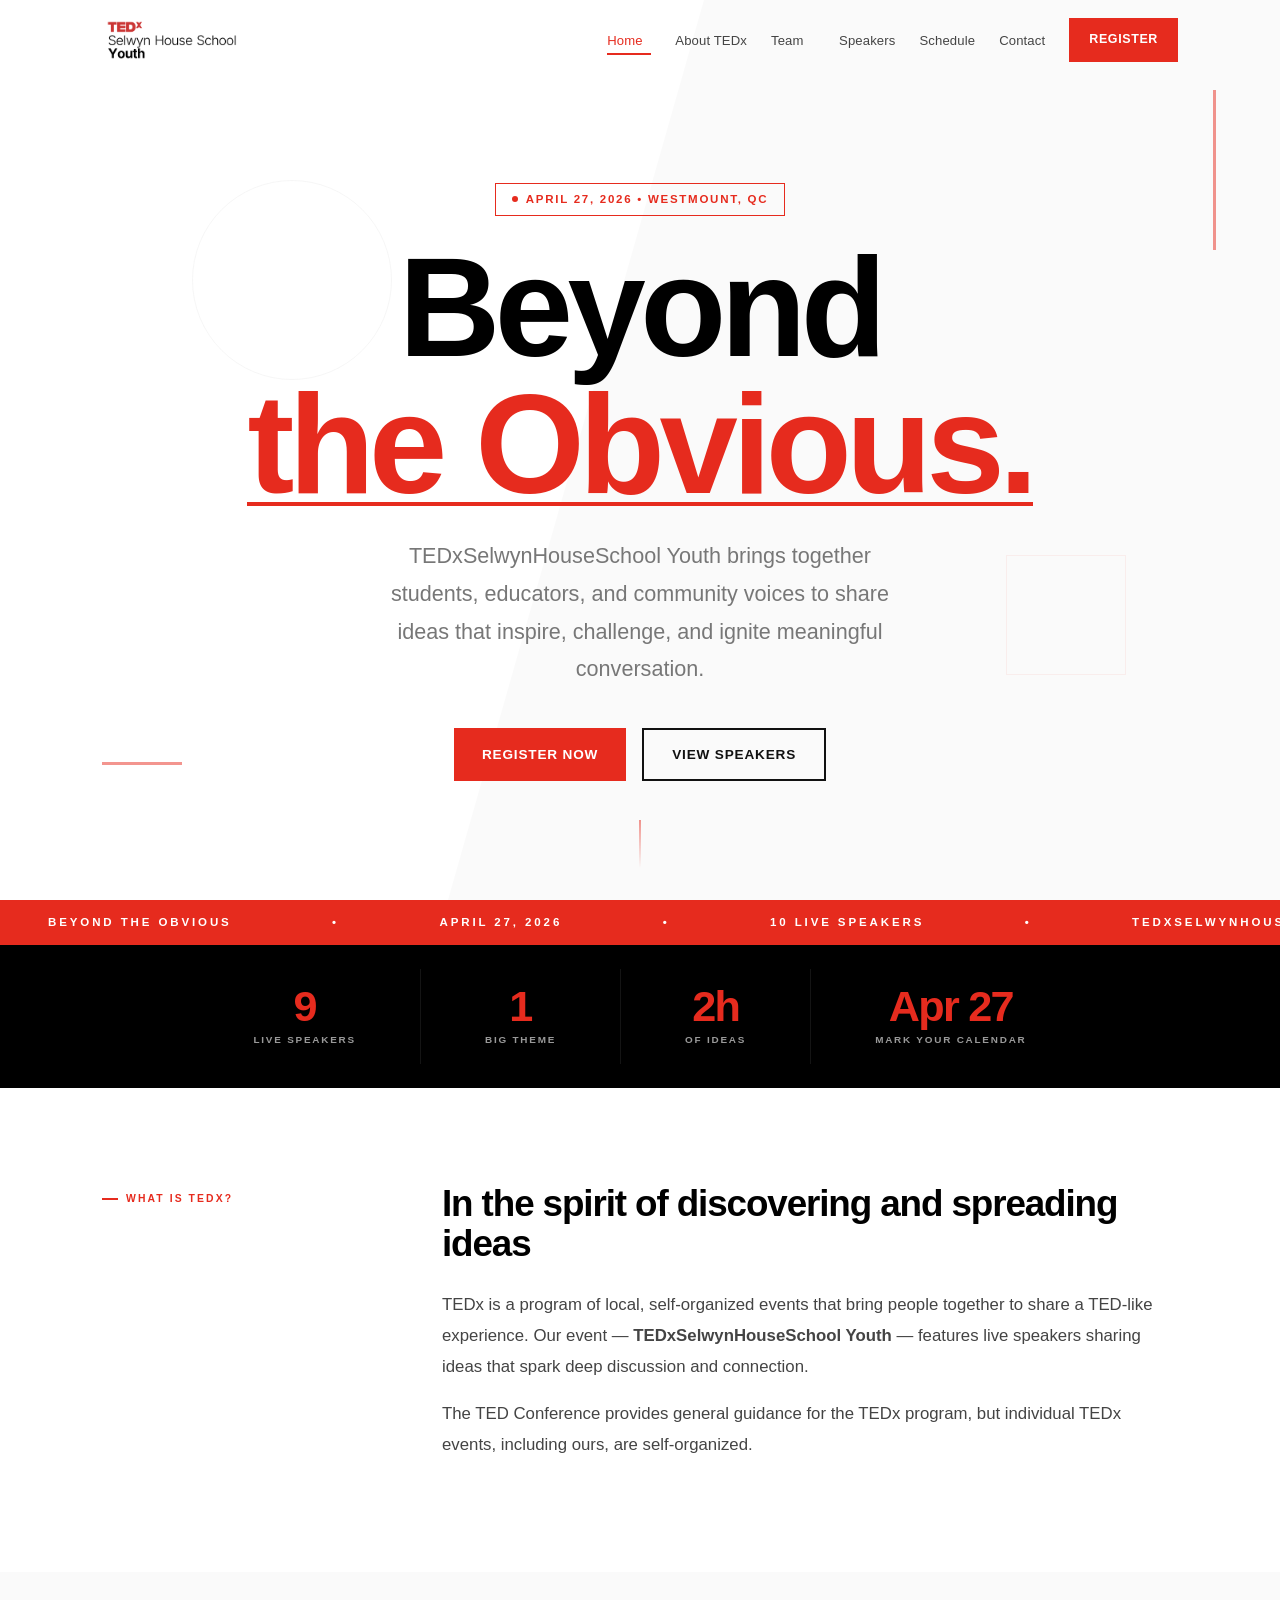
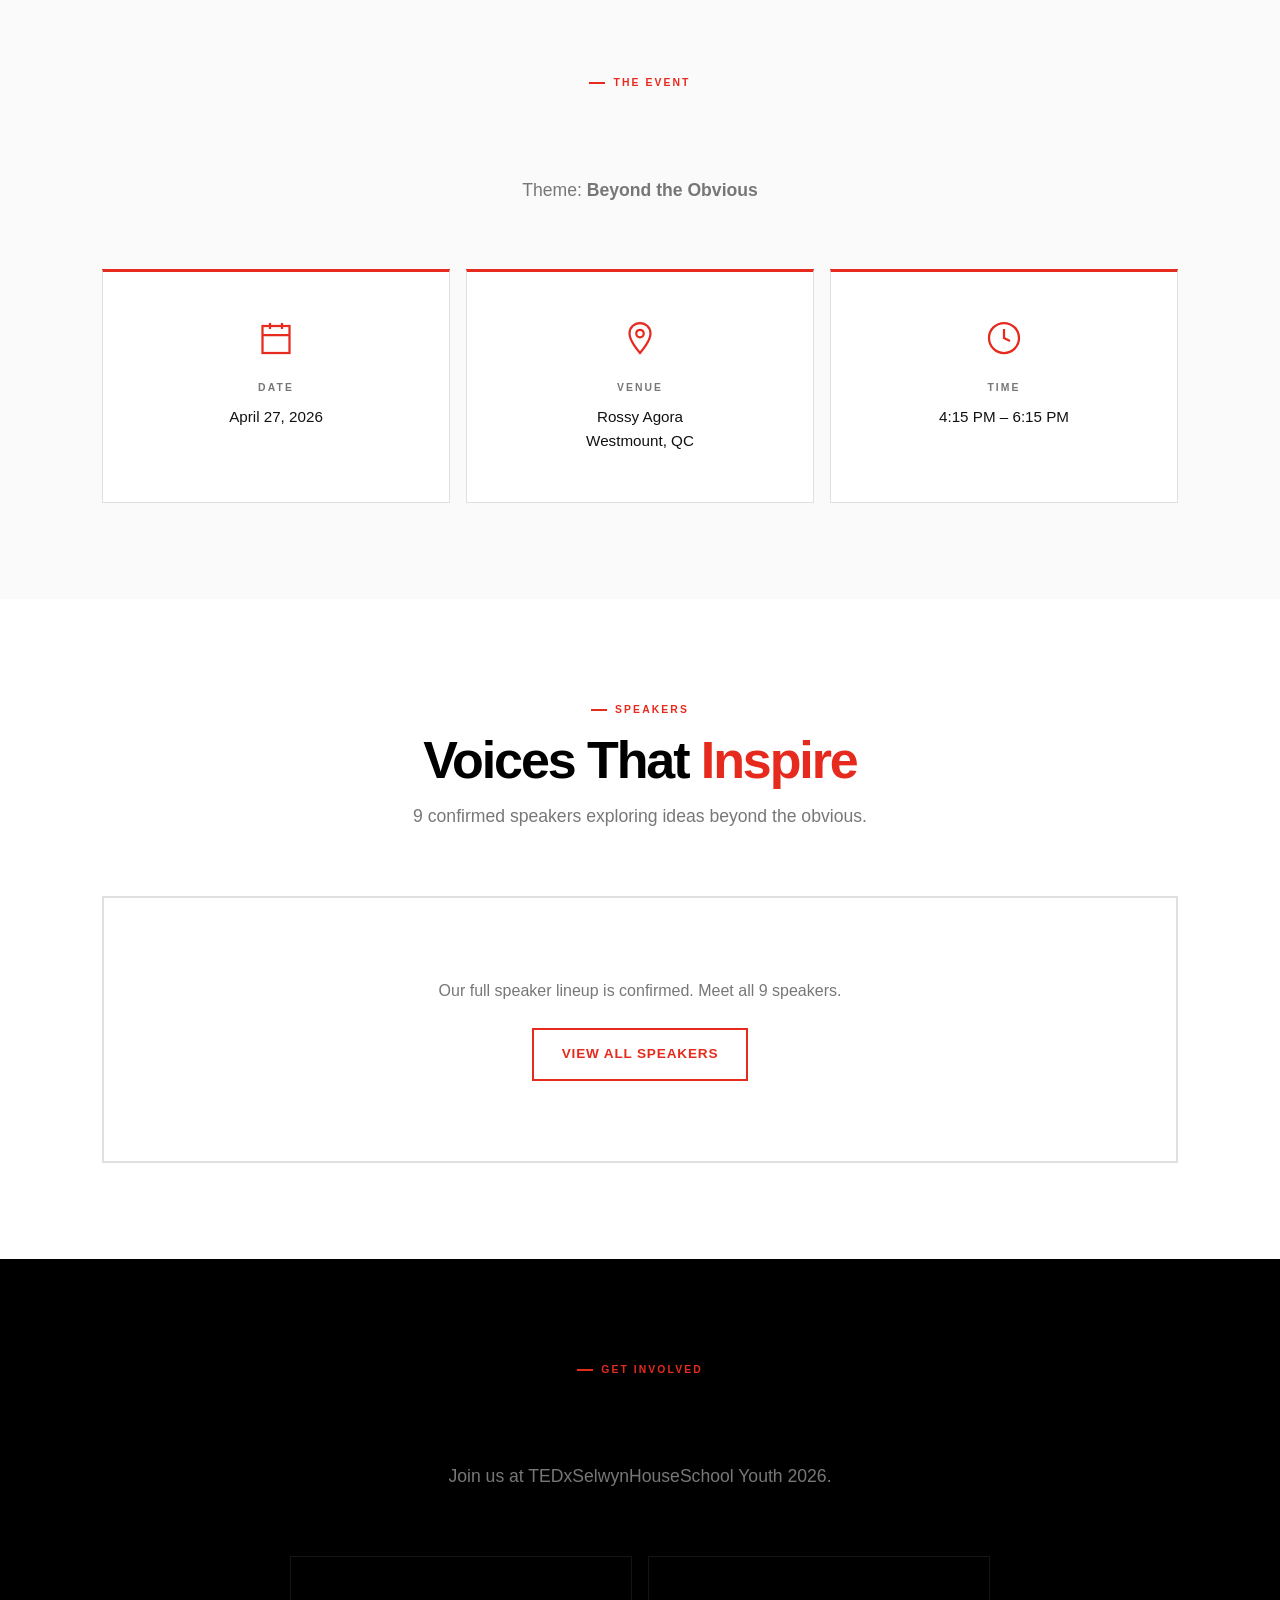
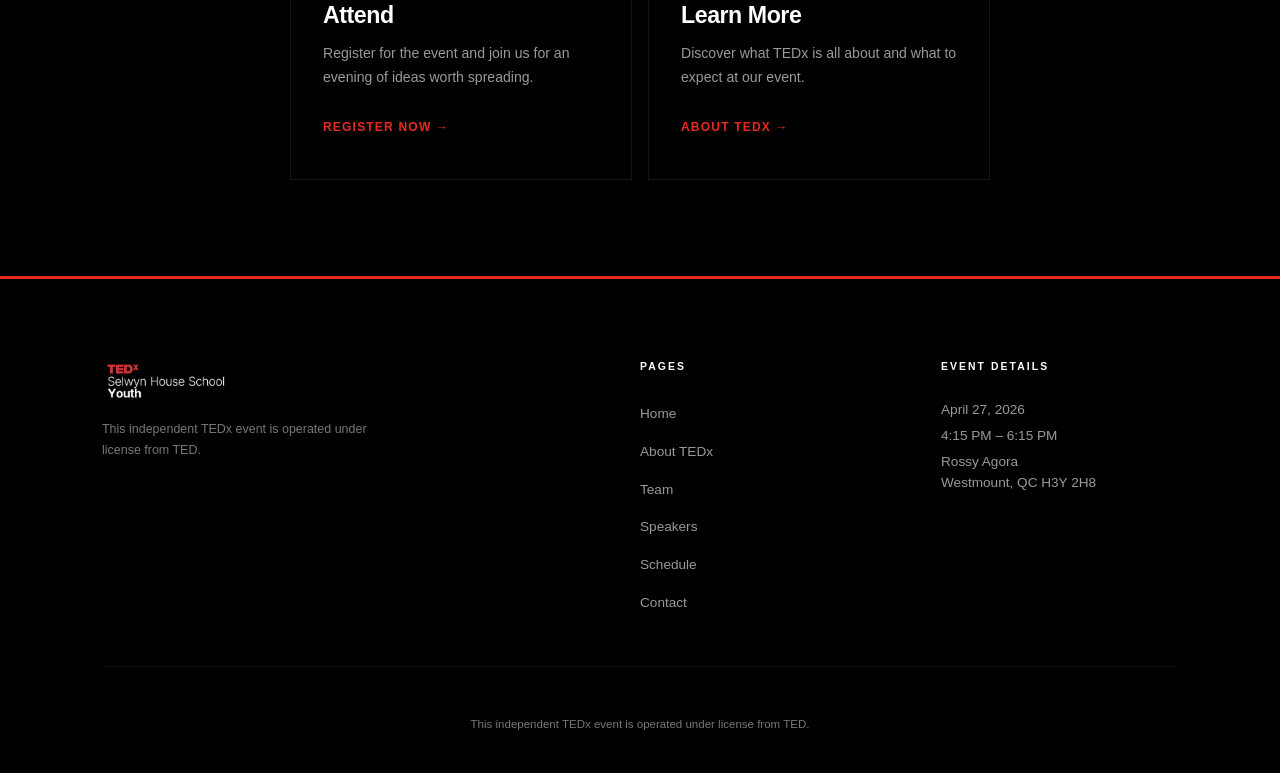
==== commit 46b912b3: "Update index.html" ====
--- a/index.html
+++ b/index.html
@@ -61,7 +61,7 @@
       <span>&bull;</span>
       <span>April 27, 2026</span>
       <span>&bull;</span>
-      <span>9 Live Speakers</span>
+      <span>10 Live Speakers</span>
       <span>&bull;</span>
       <span>TEDxSelwynHouseSchool Youth</span>
       <span>&bull;</span>
@@ -69,7 +69,7 @@
       <span>&bull;</span>
       <span>April 27, 2026</span>
       <span>&bull;</span>
-      <span>9 Live Speakers</span>
+      <span>10 Live Speakers</span>
       <span>&bull;</span>
       <span>TEDxSelwynHouseSchool Youth</span>
       <span>&bull;</span>
@@ -81,7 +81,7 @@
     <div class="container">
       <div class="stats-row">
         <div class="stat-item scale-in">
-          <span class="stat-number" data-count="9">0</span>
+          <span class="stat-number" data-count="10">0</span>
           <span class="stat-label">Live Speakers</span>
         </div>
         <div class="stat-item scale-in">
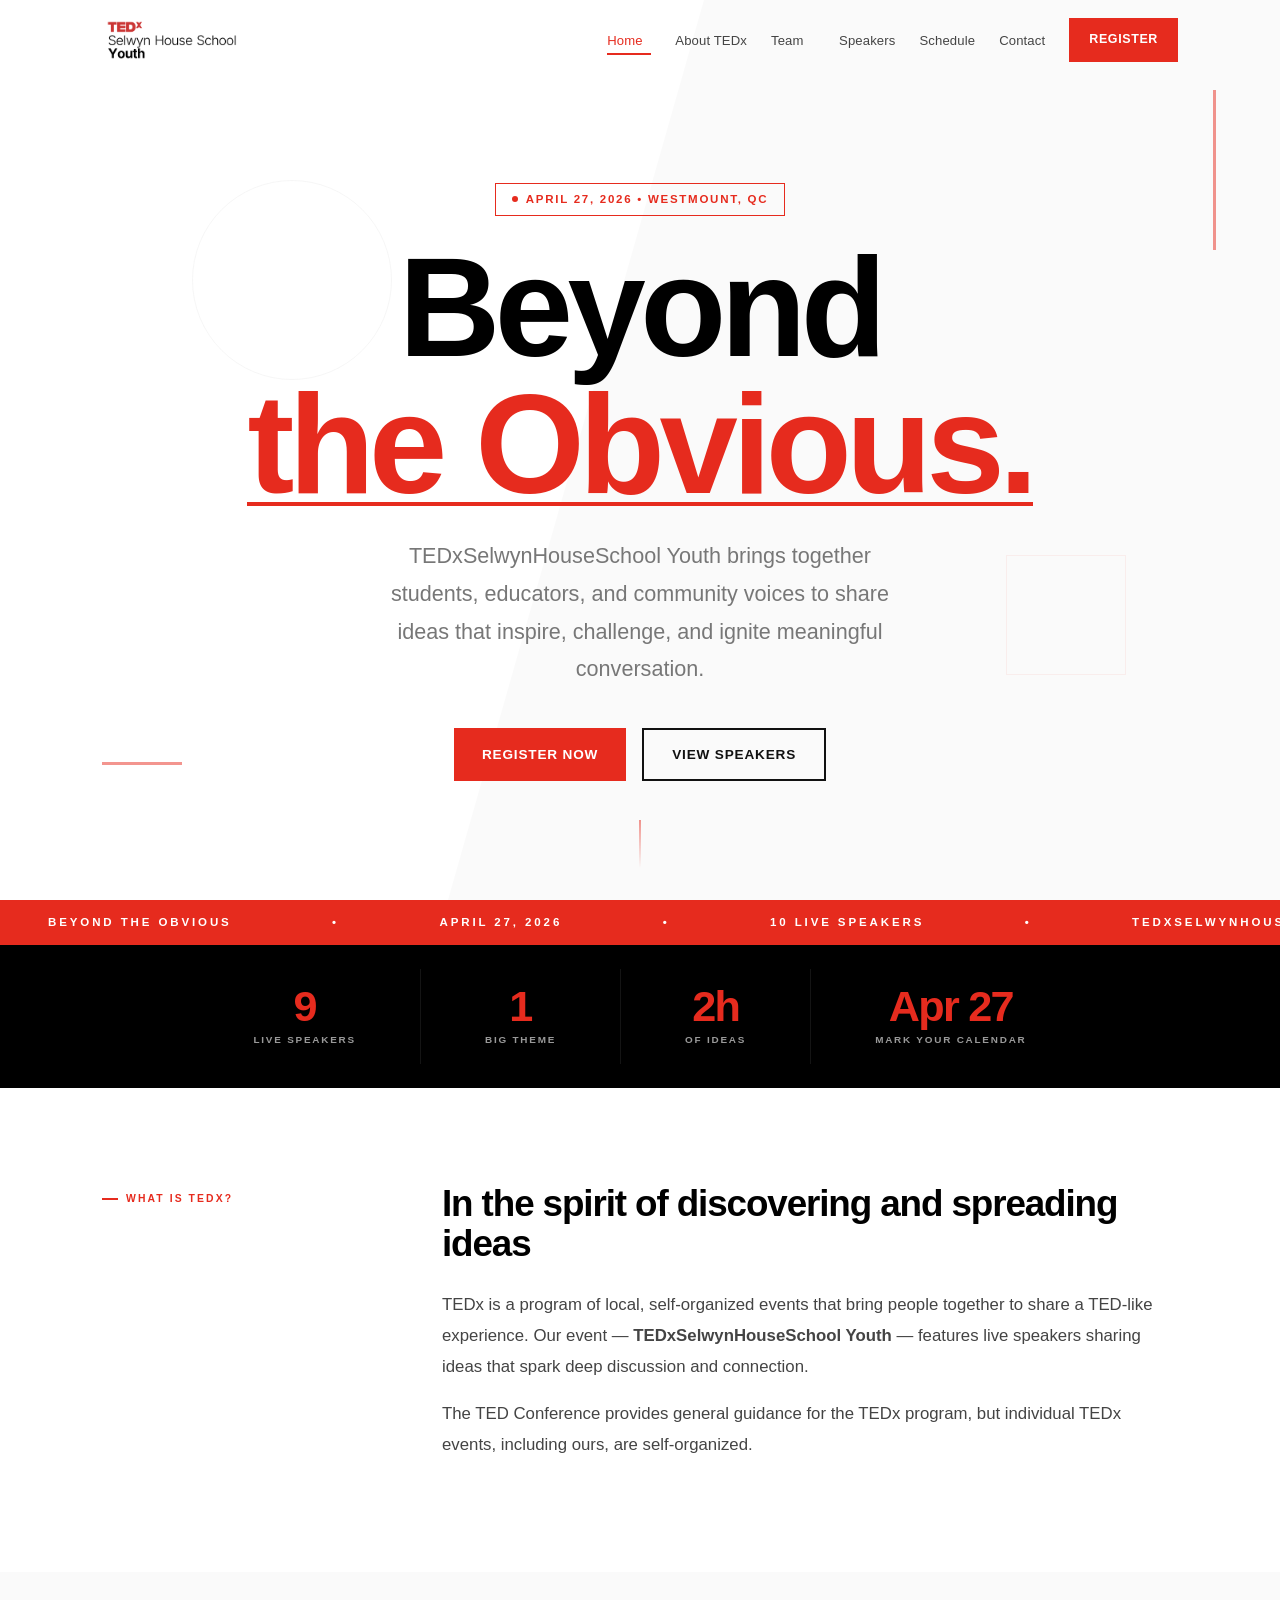
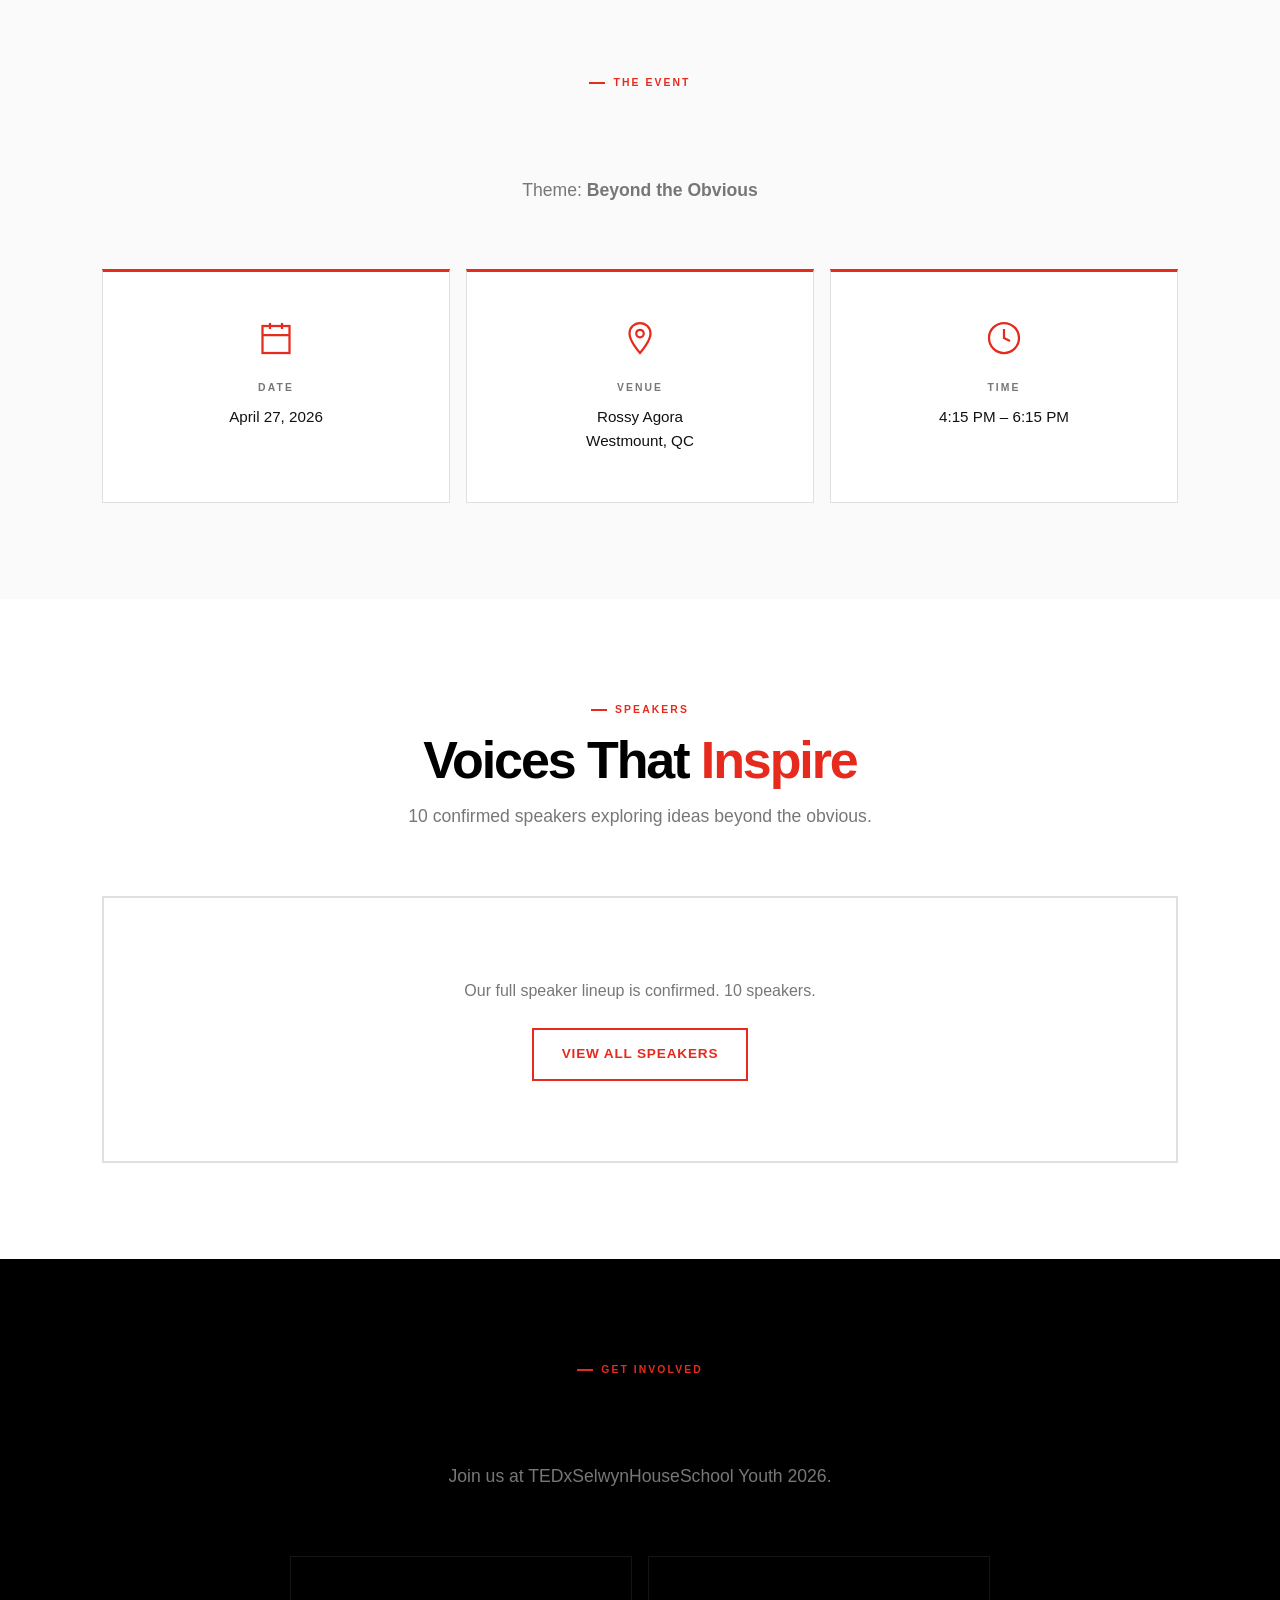
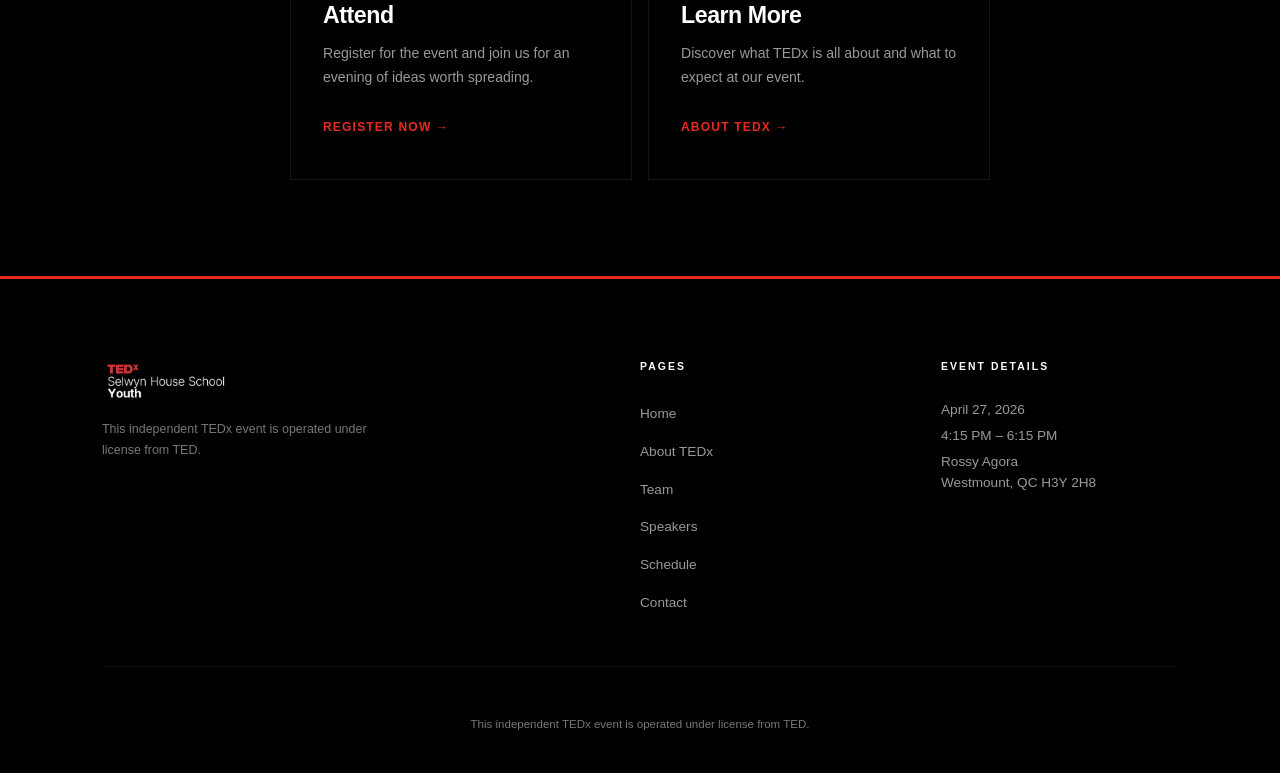
==== commit 0da661a2: "Update index.html" ====
--- a/index.html
+++ b/index.html
@@ -164,11 +164,11 @@
       <div class="section-header slide-left">
         <span class="label-tag">Speakers</span>
         <h2>Voices That <span class="text-red">Inspire</span></h2>
-        <p class="section-desc">9 confirmed speakers exploring ideas beyond the obvious.</p>
+        <p class="section-desc">10 confirmed speakers exploring ideas beyond the obvious.</p>
       </div>
       <div class="speakers-preview scale-in">
         <div class="speakers-coming-soon">
-          <p>Our full speaker lineup is confirmed. Meet all 9 speakers.</p>
+          <p>Our full speaker lineup is confirmed. 10 speakers.</p>
           <a href="speakers.html" class="btn btn-red-outline">View All Speakers</a>
         </div>
       </div>
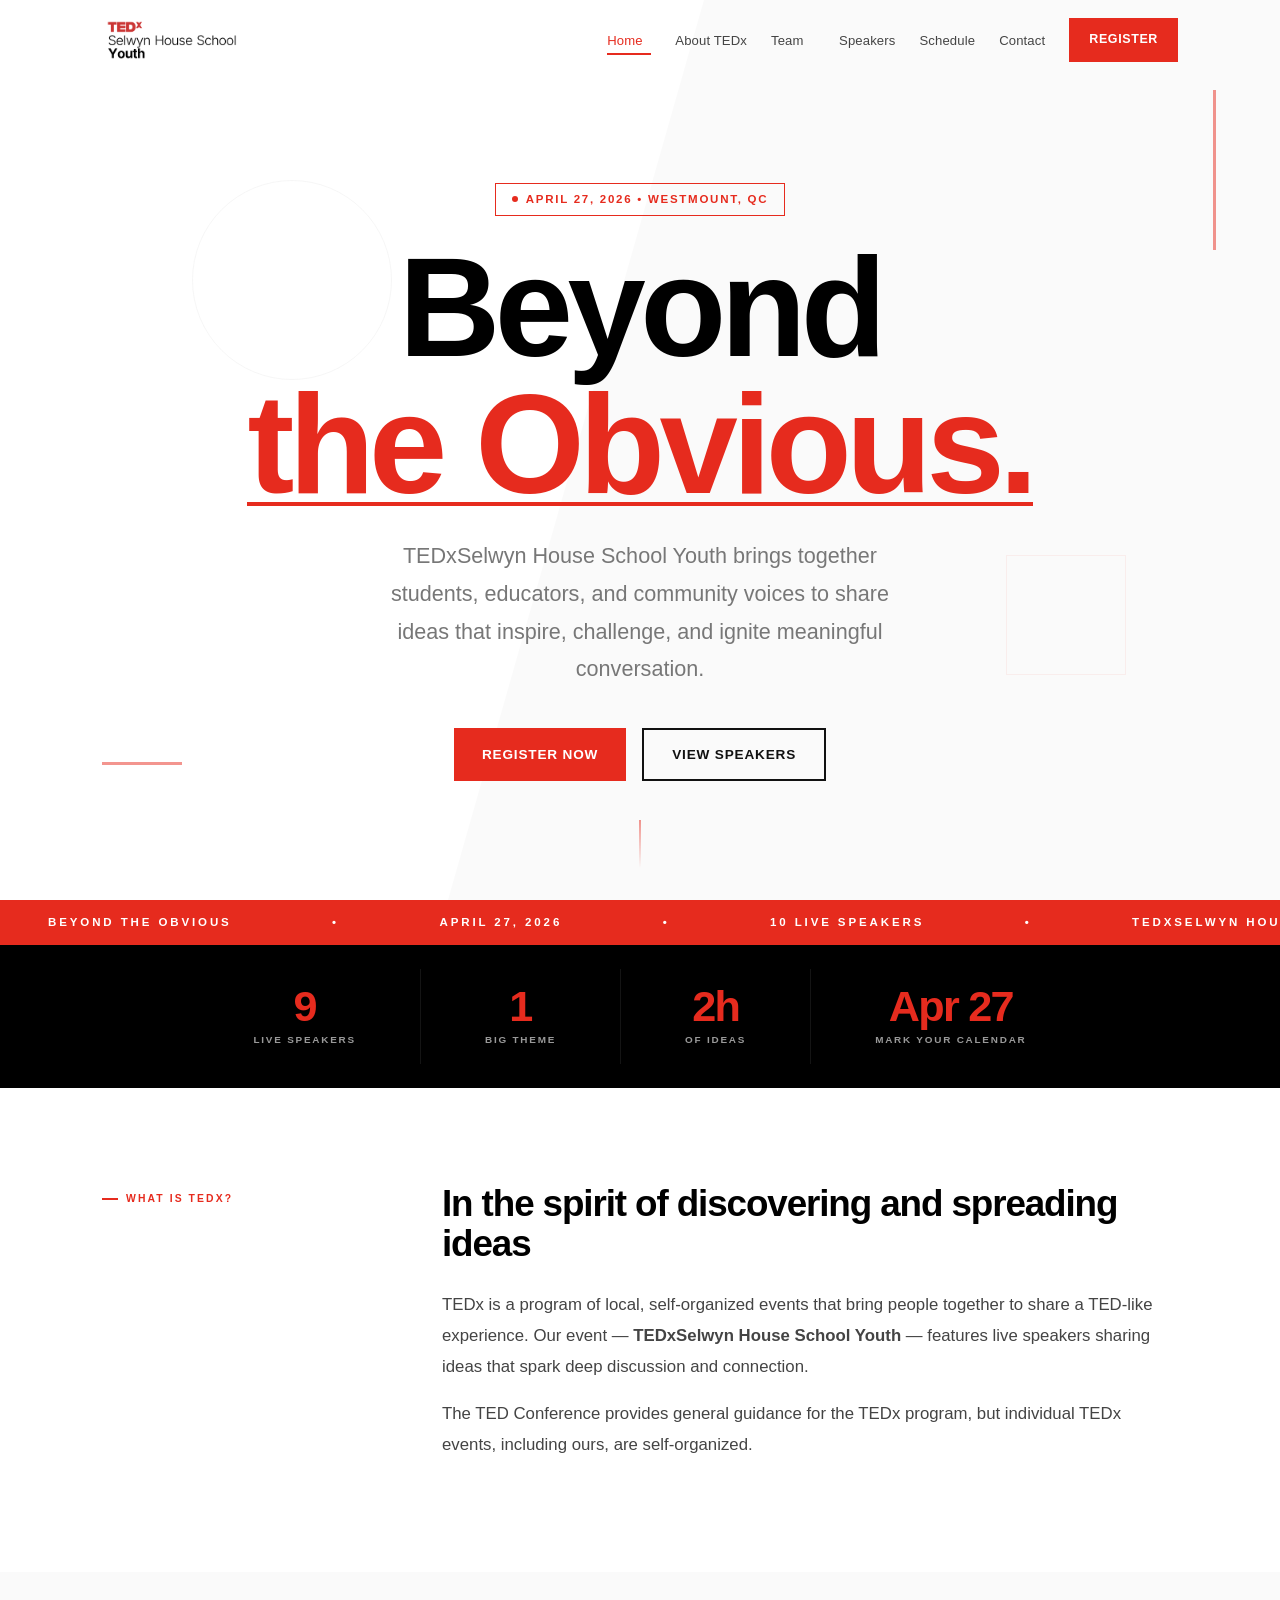
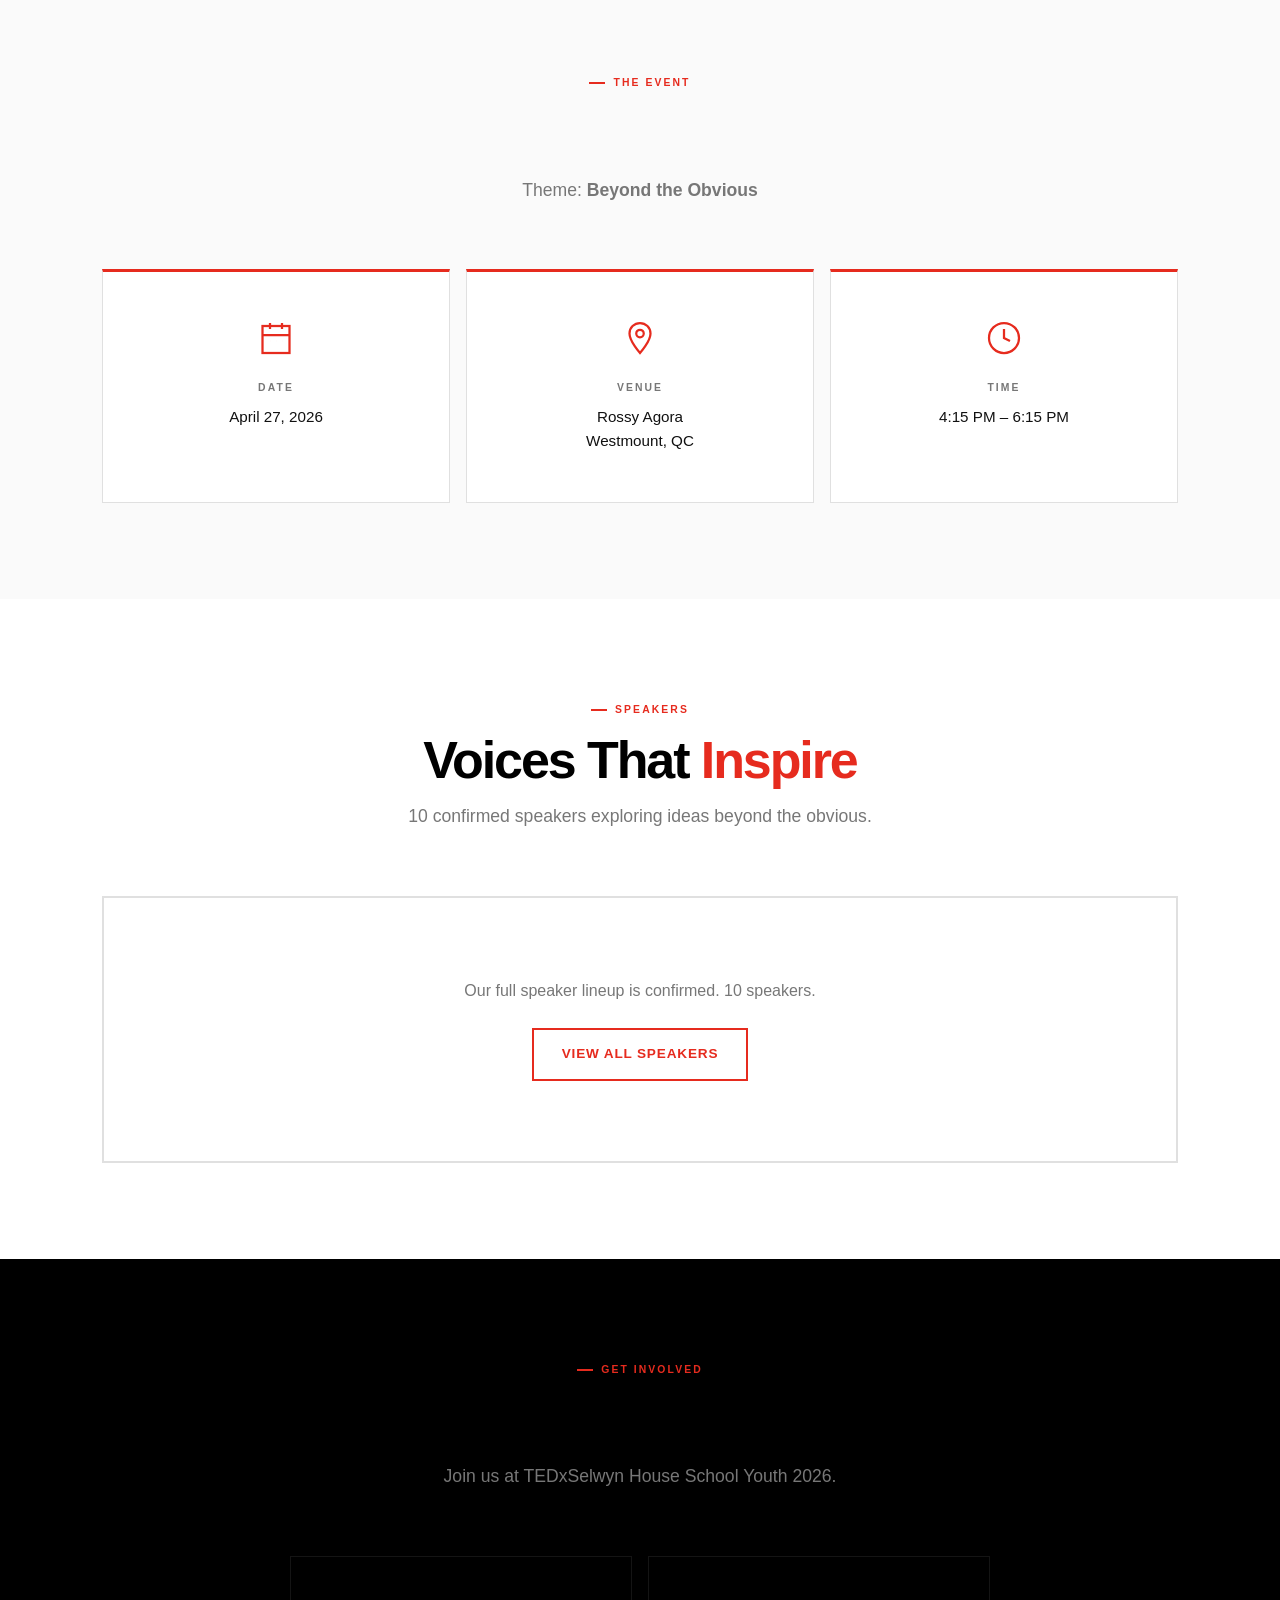
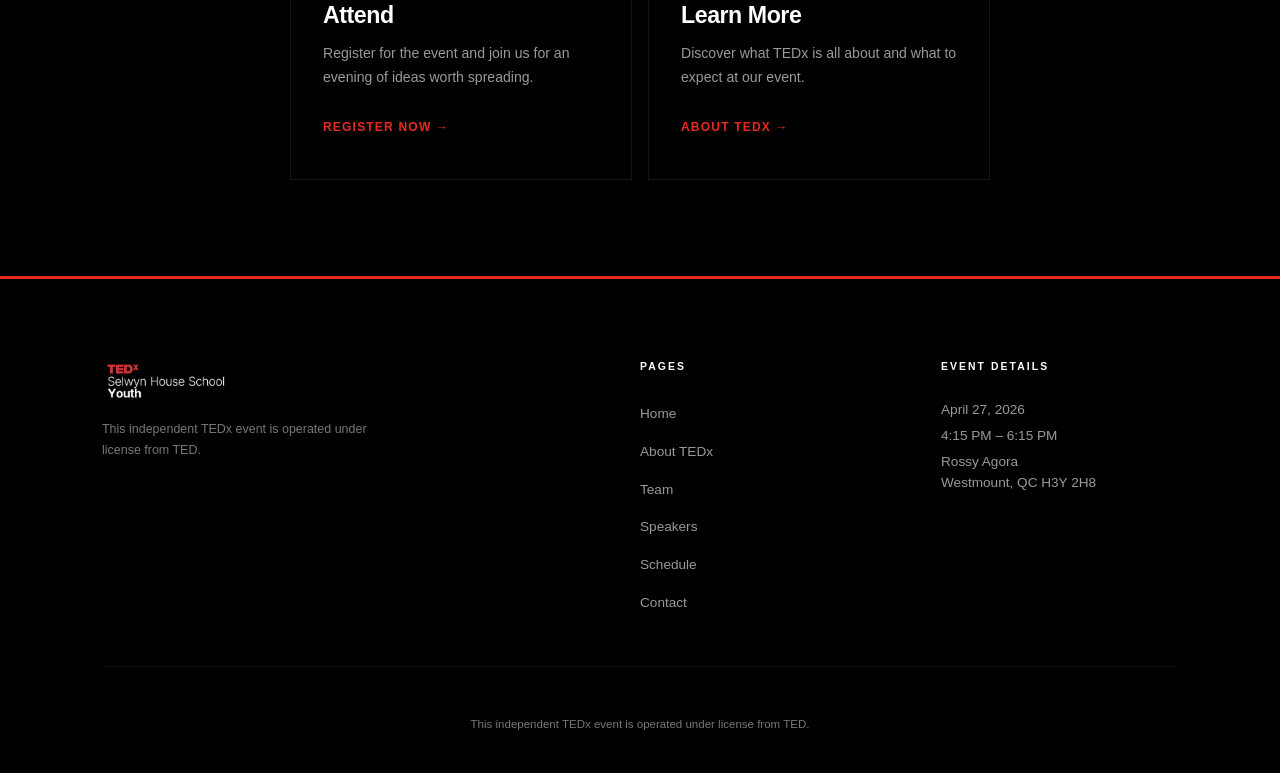
==== commit 47d2f0fd: "Update index.html" ====
--- a/index.html
+++ b/index.html
@@ -3,7 +3,7 @@
 <head>
   <meta charset="UTF-8" />
   <meta name="viewport" content="width=device-width, initial-scale=1.0" />
-  <title>TEDxSelwynHouseSchool Youth — Beyond the Obvious</title>
+  <title>TEDxSelwyn House School Youth — Beyond the Obvious</title>
   <link rel="stylesheet" href="style.css" />
 </head>
 <body>
@@ -11,7 +11,7 @@
   <!-- Navigation -->
   <header class="header" id="header">
     <nav class="nav">
-      <a href="index.html" class="logo"><img src="images/logo-black.png" alt="TEDxSelwynHouseSchool Youth"></a>
+      <a href="index.html" class="logo"><img src="images/logo-black.png" alt="TEDxSelwyn House School Youth"></a>
       <ul class="nav-links" id="navLinks">
         <li><a href="index.html" class="active">Home</a></li>
         <li><a href="about.html">About TEDx</a></li>
@@ -40,7 +40,7 @@
         Beyond<br /><span class="text-red">the Obvious.</span>
       </h1>
       <p class="hero-subtitle fade-up">
-        TEDxSelwynHouseSchool Youth brings together students, educators, and
+        TEDxSelwyn House School Youth brings together students, educators, and
         community voices to share ideas that inspire, challenge, and ignite
         meaningful conversation.
       </p>
@@ -63,7 +63,7 @@
       <span>&bull;</span>
       <span>10 Live Speakers</span>
       <span>&bull;</span>
-      <span>TEDxSelwynHouseSchool Youth</span>
+      <span>TEDxSelwyn House School Youth</span>
       <span>&bull;</span>
       <span>Beyond the Obvious</span>
       <span>&bull;</span>
@@ -71,7 +71,7 @@
       <span>&bull;</span>
       <span>10 Live Speakers</span>
       <span>&bull;</span>
-      <span>TEDxSelwynHouseSchool Youth</span>
+      <span>TEDxSelwyn House School Youth</span>
       <span>&bull;</span>
     </div>
   </div>
@@ -112,7 +112,7 @@
           <p>
             TEDx is a program of local, self-organized events that bring people
             together to share a TED-like experience. Our event —
-            <strong>TEDxSelwynHouseSchool Youth</strong> — features live speakers
+            <strong>TEDxSelwyn House School Youth</strong> — features live speakers
             sharing ideas that spark deep discussion and connection.
           </p>
           <p>
@@ -129,7 +129,7 @@
     <div class="container">
       <div class="section-header fade-up">
         <span class="label-tag">The Event</span>
-        <h2 class="text-reveal">TEDxSelwynHouseSchool Youth <span class="text-red">2026</span></h2>
+        <h2 class="text-reveal">TEDxSelwyn House School Youth <span class="text-red">2026</span></h2>
         <p class="section-desc fade-up">Theme: <strong>Beyond the Obvious</strong></p>
       </div>
       <div class="info-grid">
@@ -181,7 +181,7 @@
       <div class="section-header fade-up">
         <span class="label-tag label-tag-dark">Get Involved</span>
         <h2 class="text-white text-reveal">Be Part of <span class="text-red">the Experience</span></h2>
-        <p class="section-desc text-gray">Join us at TEDxSelwynHouseSchool Youth 2026.</p>
+        <p class="section-desc text-gray">Join us at TEDxSelwyn House School Youth 2026.</p>
       </div>
       <div class="cta-grid">
         <div class="cta-card slide-left">
@@ -202,7 +202,7 @@
   <footer class="footer">
     <div class="container">
       <div class="footer-grid">
-        <div class="footer-brand fade-up"><a href="index.html" class="logo"><img src="images/logo-white.png" alt="TEDxSelwynHouseSchool Youth"></a>
+        <div class="footer-brand fade-up"><a href="index.html" class="logo"><img src="images/logo-white.png" alt="TEDxSelwyn House School Youth"></a>
           <p class="footer-license">This independent TEDx event is operated under license from TED.</p>
         </div>
         <div class="footer-nav fade-up">
--- a/style.css
+++ b/style.css
@@ -821,6 +821,13 @@
   color: var(--ted-red); background: var(--ted-red-light);
   padding: 3px 10px; border-radius: 0;
 }
+.schedule-tag--break {
+  color: var(--gray-500); background: var(--gray-100);
+}
+.speaker-talk-title {
+  font-size: 0.92rem; color: var(--gray-700);
+  line-height: 1.5; font-style: italic; margin-top: 2px;
+}
 
 /* ============================================
    CONTACT
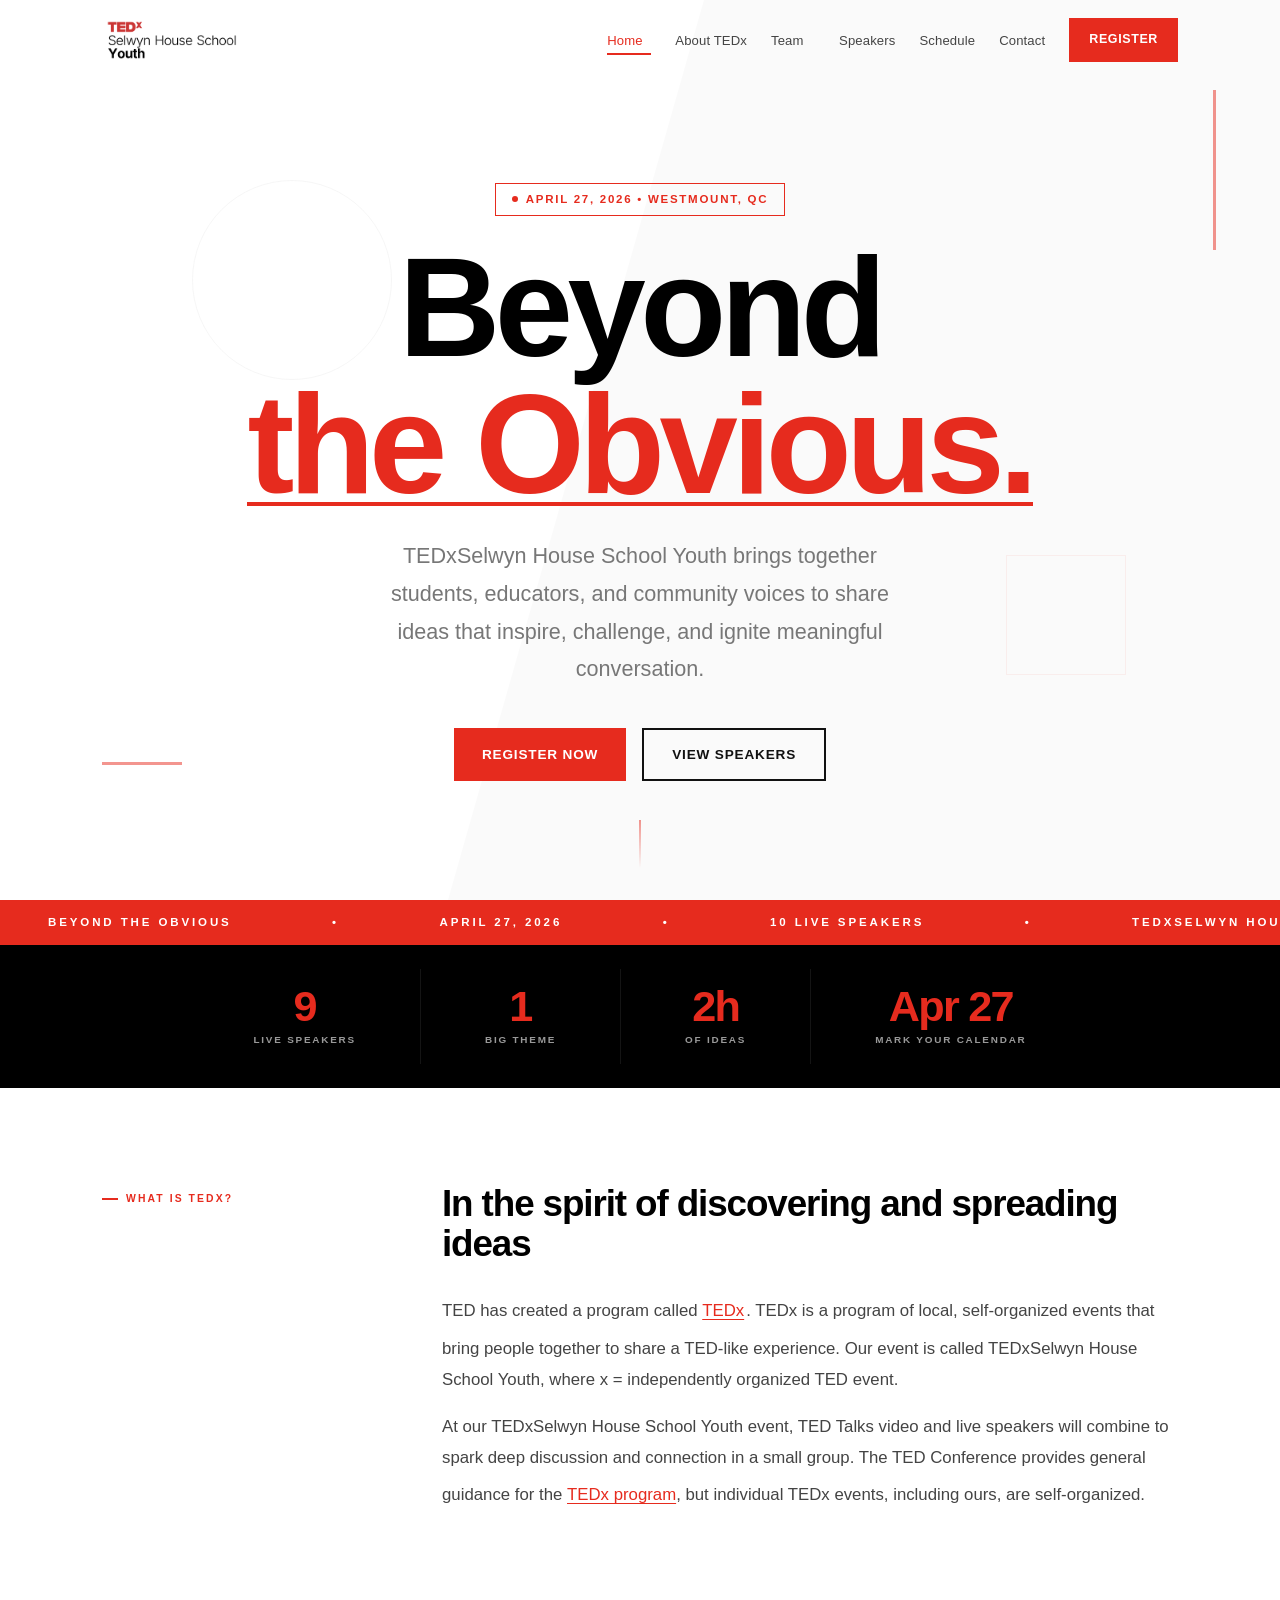
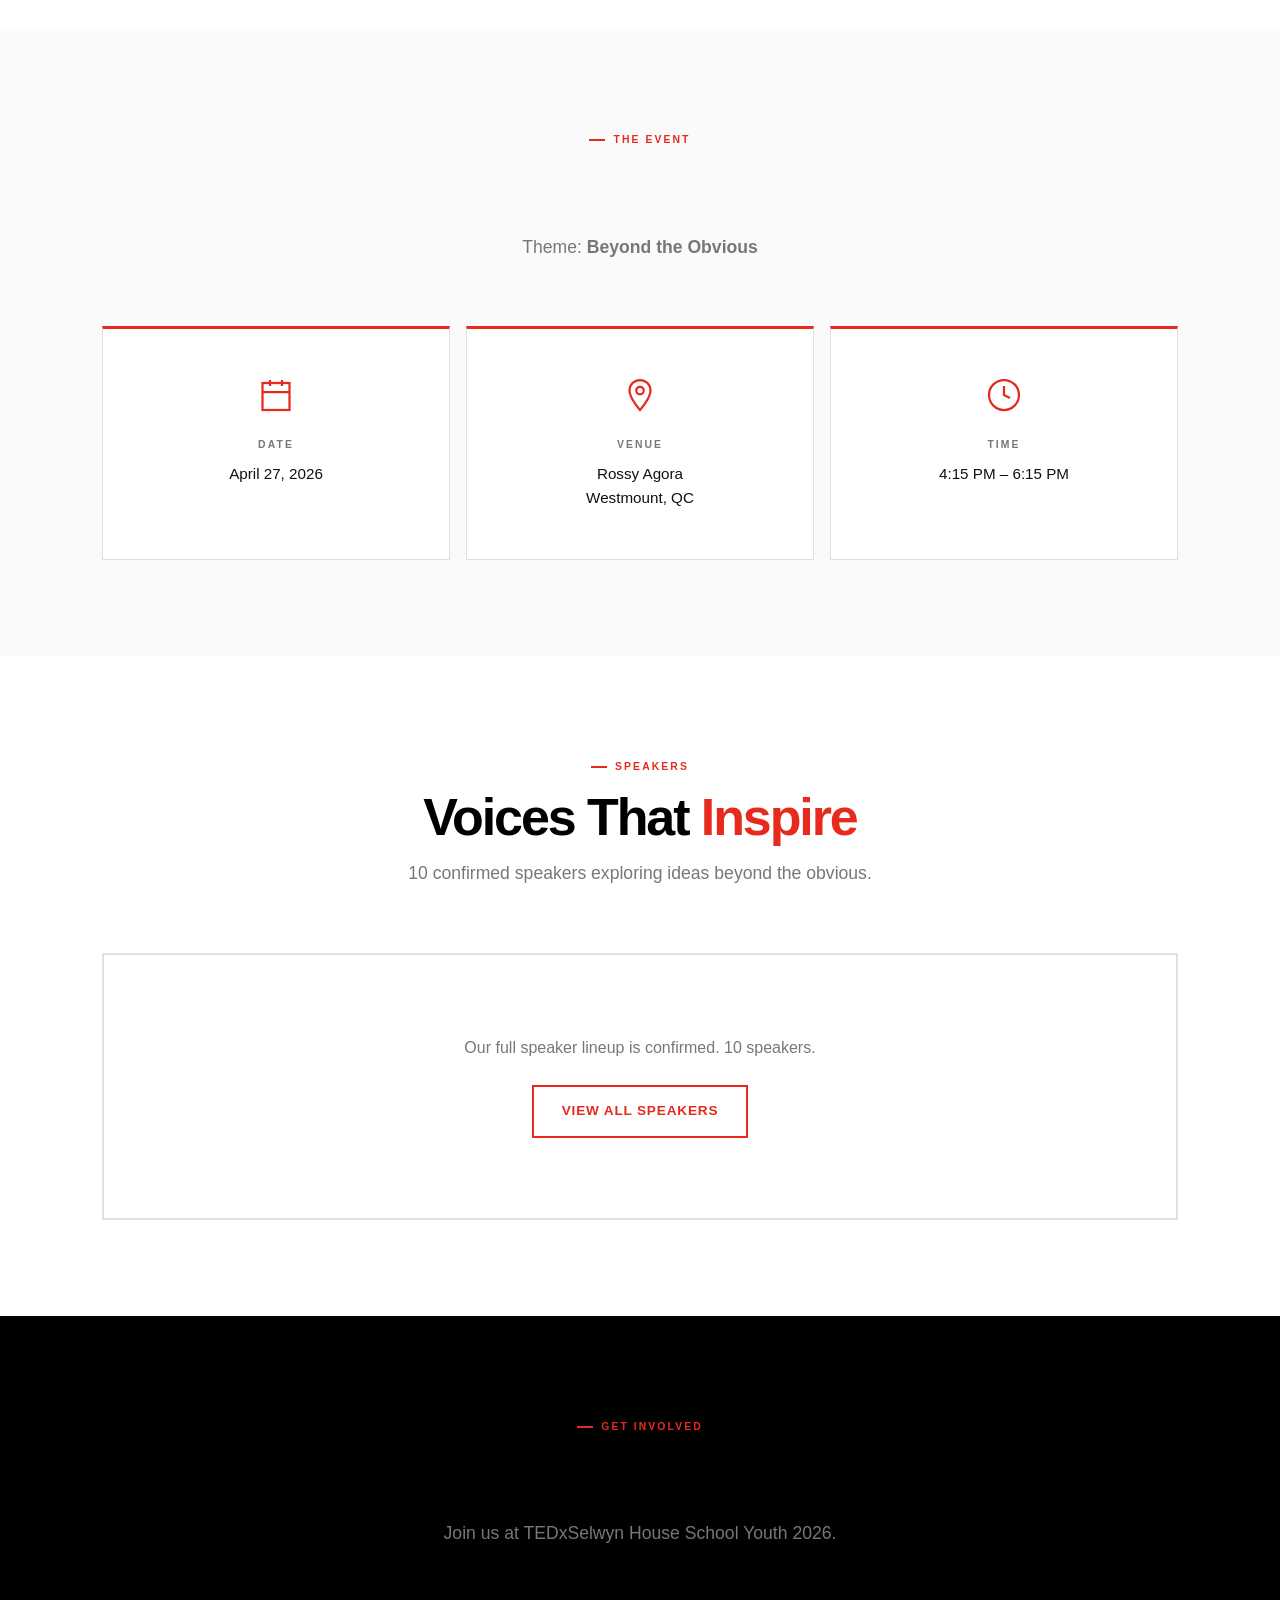
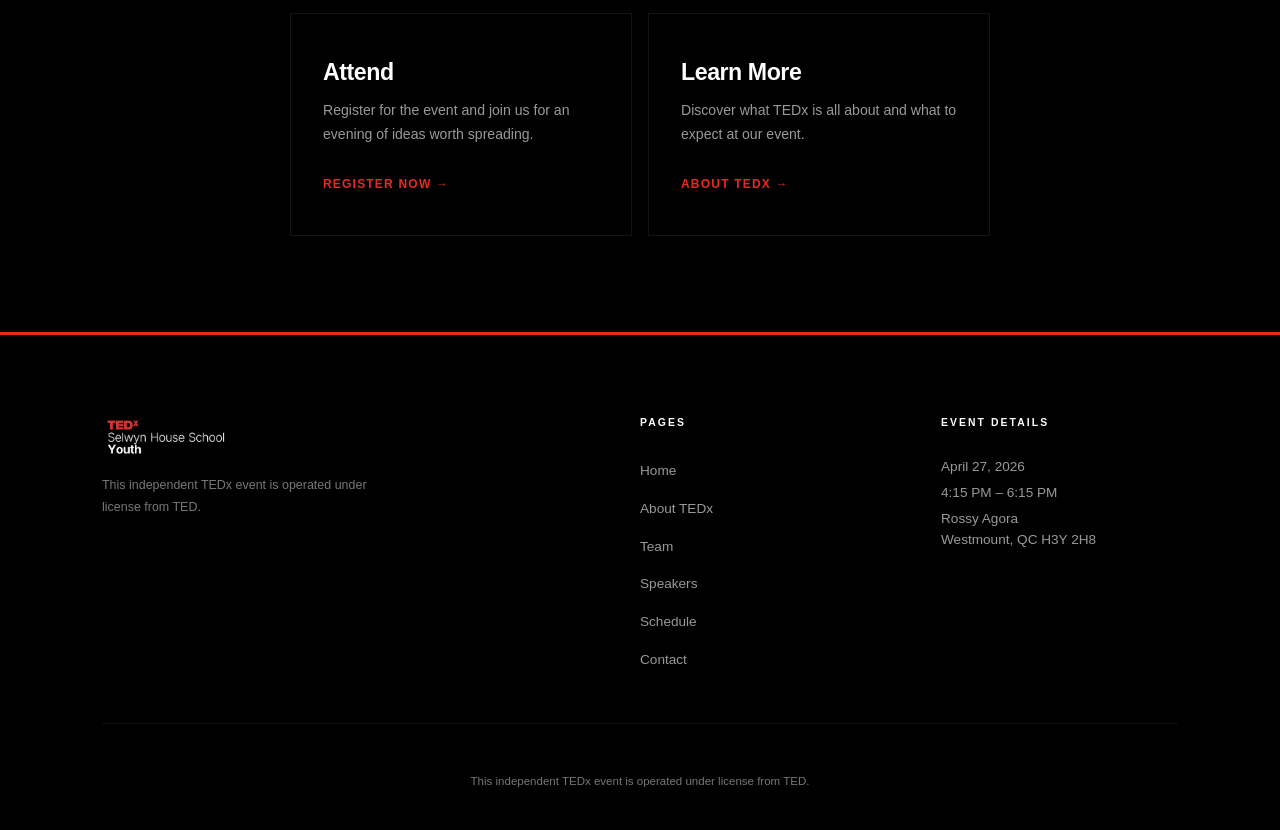
==== commit c6b82462: "Update index.html" ====
--- a/index.html
+++ b/index.html
@@ -110,14 +110,10 @@
         <div class="col-content slide-right">
           <h2>In the spirit of discovering and spreading ideas</h2>
           <p>
-            TEDx is a program of local, self-organized events that bring people
-            together to share a TED-like experience. Our event —
-            <strong>TEDxSelwyn House School Youth</strong> — features live speakers
-            sharing ideas that spark deep discussion and connection.
+            TED has created a program called <a href="https://www.ted.com/about/programs-initiatives/tedx-program" target="_blank" rel="noopener" class="link-red">TEDx</a>. TEDx is a program of local, self-organized events that bring people together to share a TED-like experience. Our event is called TEDxSelwyn House School Youth, where x = independently organized TED event.
           </p>
           <p>
-            The TED Conference provides general guidance for the TEDx program,
-            but individual TEDx events, including ours, are self-organized.
+            At our TEDxSelwyn House School Youth event, TED Talks video and live speakers will combine to spark deep discussion and connection in a small group. The TED Conference provides general guidance for the <a href="https://www.ted.com/about/programs-initiatives/tedx-program" target="_blank" rel="noopener" class="link-red">TEDx program</a>, but individual TEDx events, including ours, are self-organized.
           </p>
         </div>
       </div>
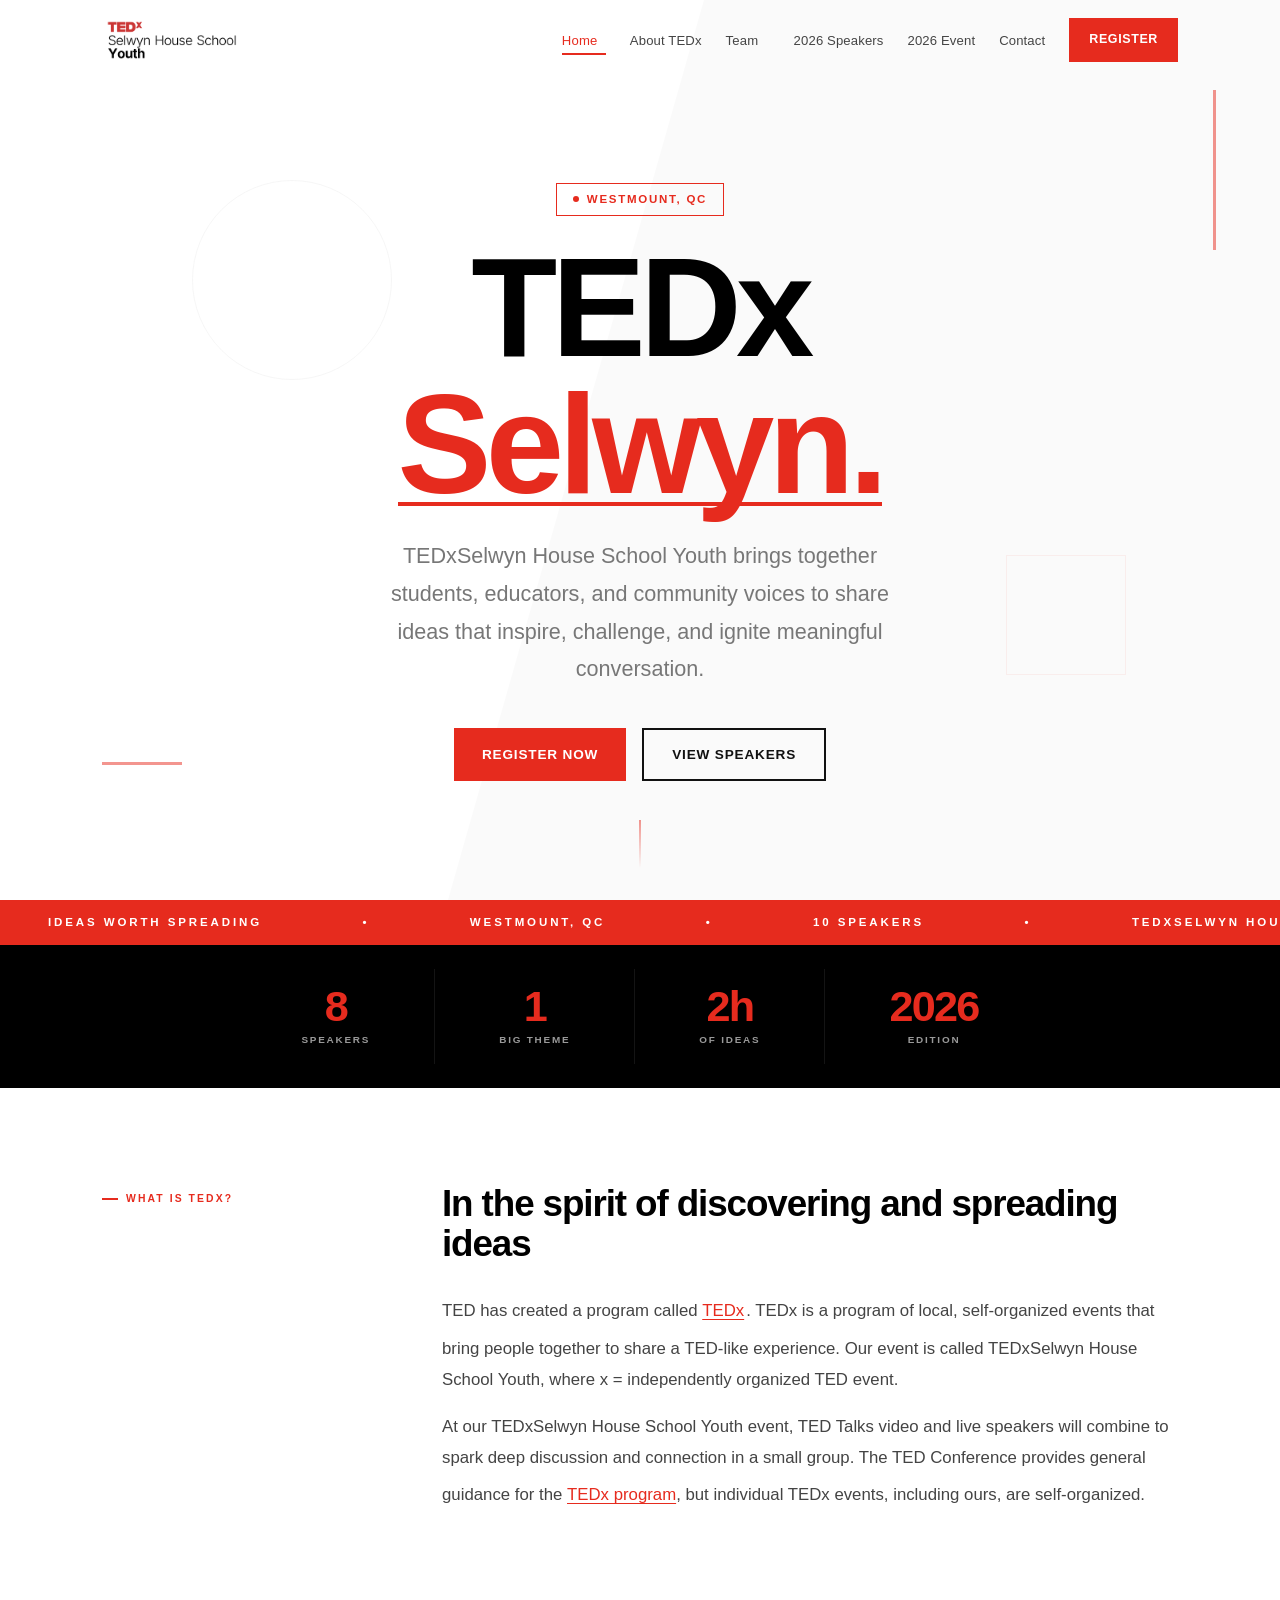
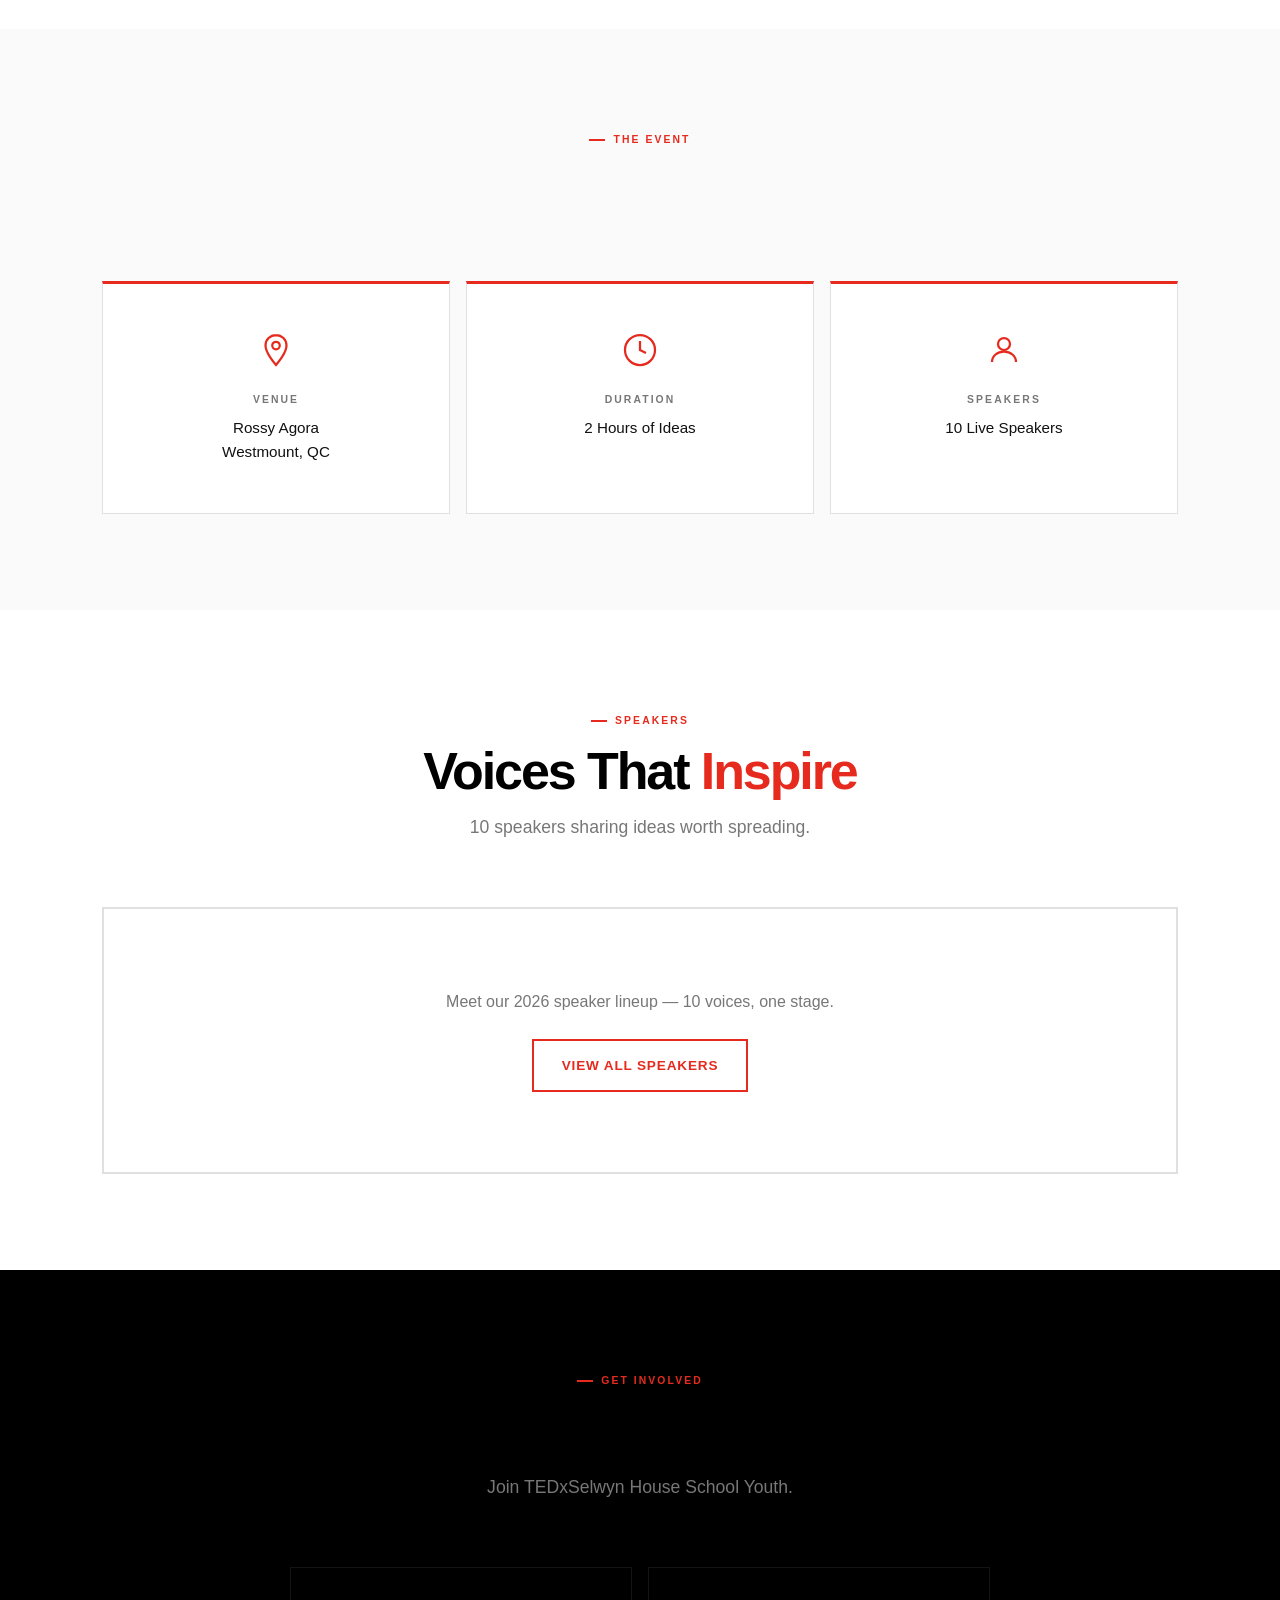
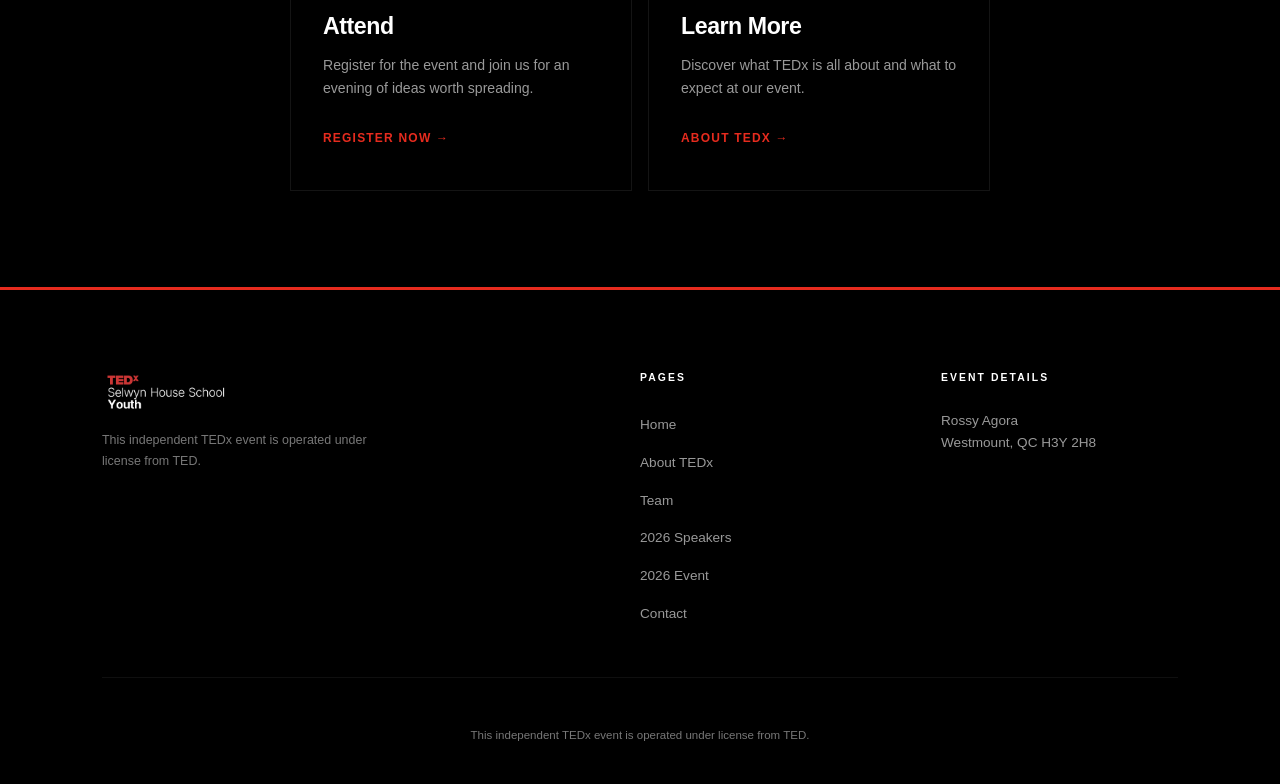
==== commit 5dd49fd9: "Update index.html" ====
--- a/index.html
+++ b/index.html
@@ -3,7 +3,7 @@
 <head>
   <meta charset="UTF-8" />
   <meta name="viewport" content="width=device-width, initial-scale=1.0" />
-  <title>TEDxSelwyn House School Youth — Beyond the Obvious</title>
+  <title>TEDxSelwyn House School Youth</title>
   <link rel="stylesheet" href="style.css" />
 </head>
 <body>
@@ -16,8 +16,8 @@
         <li><a href="index.html" class="active">Home</a></li>
         <li><a href="about.html">About TEDx</a></li>
         <li><a href="team.html">Team</a></li>
-        <li><a href="speakers.html">Speakers</a></li>
-        <li><a href="schedule.html">Schedule</a></li>
+        <li><a href="speakers.html">2026 Speakers</a></li>
+        <li><a href="2026-event.html">2026 Event</a></li>
         <li><a href="contact.html">Contact</a></li>
         <li><a href="https://docs.google.com/forms/d/e/1FAIpQLSdbpwzhTMs6wh6jrkO545HUub6v7mnMCa4WJRmnMCpncE_-FA/viewform" class="nav-btn">Register</a></li>
       </ul>
@@ -35,9 +35,9 @@
     <div class="hero-bg-layer hero-bg-layer--3"></div>
 
     <div class="hero-content">
-      <div class="hero-badge fade-up">April 27, 2026 &bull; Westmount, QC</div>
+      <div class="hero-badge fade-up">Westmount, QC</div>
       <h1 class="hero-title fade-up">
-        Beyond<br /><span class="text-red">the Obvious.</span>
+        TEDx<br /><span class="text-red">Selwyn.</span>
       </h1>
       <p class="hero-subtitle fade-up">
         TEDxSelwyn House School Youth brings together students, educators, and
@@ -57,19 +57,19 @@
   <!-- Marquee Ticker -->
   <div class="marquee" aria-hidden="true">
     <div class="marquee-track">
-      <span>Beyond the Obvious</span>
-      <span>&bull;</span>
-      <span>April 27, 2026</span>
-      <span>&bull;</span>
-      <span>10 Live Speakers</span>
+      <span>Ideas Worth Spreading</span>
+      <span>&bull;</span>
+      <span>Westmount, QC</span>
+      <span>&bull;</span>
+      <span>10 Speakers</span>
       <span>&bull;</span>
       <span>TEDxSelwyn House School Youth</span>
       <span>&bull;</span>
-      <span>Beyond the Obvious</span>
-      <span>&bull;</span>
-      <span>April 27, 2026</span>
-      <span>&bull;</span>
-      <span>10 Live Speakers</span>
+      <span>Ideas Worth Spreading</span>
+      <span>&bull;</span>
+      <span>Westmount, QC</span>
+      <span>&bull;</span>
+      <span>10 Speakers</span>
       <span>&bull;</span>
       <span>TEDxSelwyn House School Youth</span>
       <span>&bull;</span>
@@ -82,7 +82,7 @@
       <div class="stats-row">
         <div class="stat-item scale-in">
           <span class="stat-number" data-count="10">0</span>
-          <span class="stat-label">Live Speakers</span>
+          <span class="stat-label">Speakers</span>
         </div>
         <div class="stat-item scale-in">
           <span class="stat-number" data-count="1">0</span>
@@ -93,8 +93,8 @@
           <span class="stat-label">Of Ideas</span>
         </div>
         <div class="stat-item scale-in">
-          <span class="stat-number">Apr 27</span>
-          <span class="stat-label">Mark Your Calendar</span>
+          <span class="stat-number">2026</span>
+          <span class="stat-label">Edition</span>
         </div>
       </div>
     </div>
@@ -126,16 +126,8 @@
       <div class="section-header fade-up">
         <span class="label-tag">The Event</span>
         <h2 class="text-reveal">TEDxSelwyn House School Youth <span class="text-red">2026</span></h2>
-        <p class="section-desc fade-up">Theme: <strong>Beyond the Obvious</strong></p>
       </div>
       <div class="info-grid">
-        <div class="info-card scale-in">
-          <div class="info-icon">
-            <svg viewBox="0 0 24 24" fill="none" stroke="currentColor" stroke-width="1.5"><rect x="3" y="4" width="18" height="18" rx="0"/><path d="M16 2v4M8 2v4M3 10h18"/><path d="M8 14h.01M12 14h.01M16 14h.01"/></svg>
-          </div>
-          <h3>Date</h3>
-          <p>April 27, 2026</p>
-        </div>
         <div class="info-card scale-in">
           <div class="info-icon">
             <svg viewBox="0 0 24 24" fill="none" stroke="currentColor" stroke-width="1.5"><path d="M12 2C8.13 2 5 5.13 5 9c0 5.25 7 13 7 13s7-7.75 7-13c0-3.87-3.13-7-7-7z"/><circle cx="12" cy="9" r="2.5"/></svg>
@@ -147,8 +139,15 @@
           <div class="info-icon">
             <svg viewBox="0 0 24 24" fill="none" stroke="currentColor" stroke-width="1.5"><circle cx="12" cy="12" r="10"/><path d="M12 6v6l4 2"/></svg>
           </div>
-          <h3>Time</h3>
-          <p>4:15 PM &ndash; 6:15 PM</p>
+          <h3>Duration</h3>
+          <p>2 Hours of Ideas</p>
+        </div>
+        <div class="info-card scale-in">
+          <div class="info-icon">
+            <svg viewBox="0 0 24 24" fill="none" stroke="currentColor" stroke-width="1.5"><circle cx="12" cy="8" r="4"/><path d="M4 20c0-4 3.6-7 8-7s8 3 8 7"/></svg>
+          </div>
+          <h3>Speakers</h3>
+          <p>10 Live Speakers</p>
         </div>
       </div>
     </div>
@@ -160,11 +159,11 @@
       <div class="section-header slide-left">
         <span class="label-tag">Speakers</span>
         <h2>Voices That <span class="text-red">Inspire</span></h2>
-        <p class="section-desc">10 confirmed speakers exploring ideas beyond the obvious.</p>
+        <p class="section-desc">10 speakers sharing ideas worth spreading.</p>
       </div>
       <div class="speakers-preview scale-in">
         <div class="speakers-coming-soon">
-          <p>Our full speaker lineup is confirmed. 10 speakers.</p>
+          <p>Meet our 2026 speaker lineup &mdash; 10 voices, one stage.</p>
           <a href="speakers.html" class="btn btn-red-outline">View All Speakers</a>
         </div>
       </div>
@@ -177,7 +176,7 @@
       <div class="section-header fade-up">
         <span class="label-tag label-tag-dark">Get Involved</span>
         <h2 class="text-white text-reveal">Be Part of <span class="text-red">the Experience</span></h2>
-        <p class="section-desc text-gray">Join us at TEDxSelwyn House School Youth 2026.</p>
+        <p class="section-desc text-gray">Join TEDxSelwyn House School Youth.</p>
       </div>
       <div class="cta-grid">
         <div class="cta-card slide-left">
@@ -207,15 +206,13 @@
             <li><a href="index.html">Home</a></li>
             <li><a href="about.html">About TEDx</a></li>
             <li><a href="team.html">Team</a></li>
-            <li><a href="speakers.html">Speakers</a></li>
-            <li><a href="schedule.html">Schedule</a></li>
-            <li><a href="contact.html">Contact</a></li>
+            <li><a href="speakers.html">2026 Speakers</a></li>
+            <li><a href="2026-event.html">2026 Event</a></li>
+        <li><a href="contact.html">Contact</a></li>
           </ul>
         </div>
         <div class="footer-event fade-up">
           <h4>Event Details</h4>
-          <p>April 27, 2026</p>
-          <p>4:15 PM &ndash; 6:15 PM</p>
           <p>Rossy Agora<br>Westmount, QC H3Y 2H8</p>
         </div>
       </div>
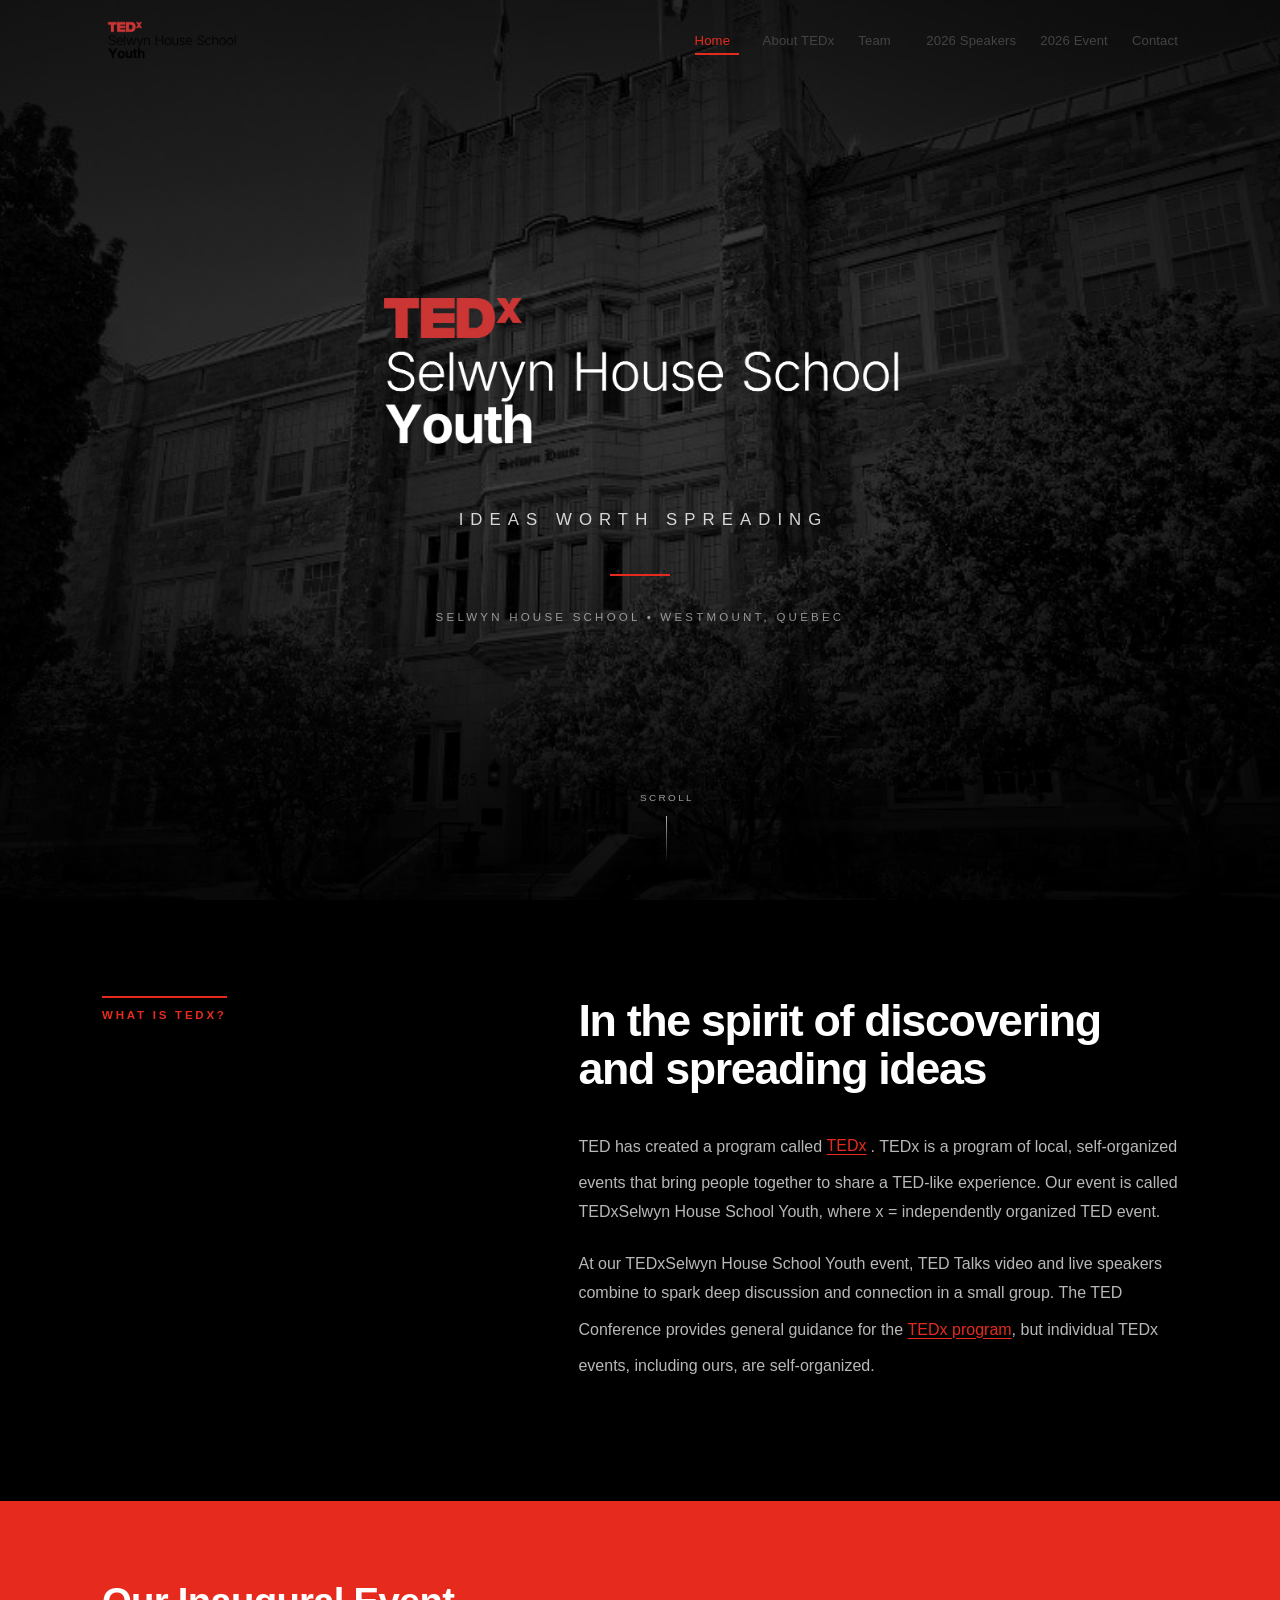
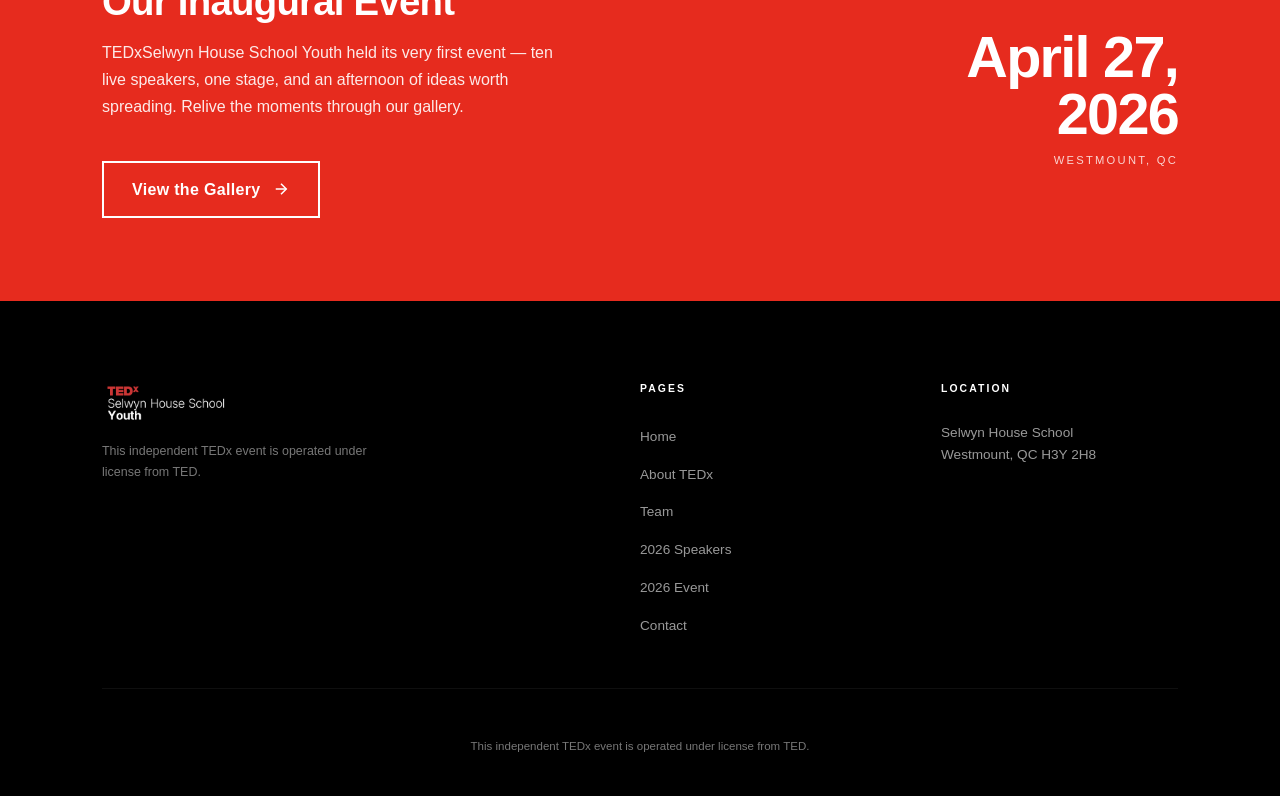
==== commit 779c5869: "Update index.html" ====
--- a/index.html
+++ b/index.html
@@ -5,6 +5,280 @@
   <meta name="viewport" content="width=device-width, initial-scale=1.0" />
   <title>TEDxSelwyn House School Youth</title>
   <link rel="stylesheet" href="style.css" />
+  <style>
+    /* ============================================
+       HOMEPAGE — full-screen landing + clean
+       red / white / black scroll. Scoped to index.
+       ============================================ */
+
+    /* ---- LANDING (logo centered over school) ---- */
+    .landing {
+      position: relative;
+      height: 100vh;
+      min-height: 600px;
+      display: flex;
+      flex-direction: column;
+      align-items: center;
+      justify-content: center;
+      text-align: center;
+      overflow: hidden;
+      background: #000;
+    }
+    .landing__bg {
+      position: absolute;
+      inset: 0;
+      background: url('images/selwyn-facade.jpg') center 35% / cover no-repeat;
+      filter: grayscale(100%) brightness(0.4) contrast(1.05);
+      transform: scale(1.08);
+      animation: landing-zoom 18s ease-out forwards;
+      z-index: 0;
+    }
+    @keyframes landing-zoom {
+      to { transform: scale(1); }
+    }
+    /* darkening + red vignette so logo reads cleanly */
+    .landing__veil {
+      position: absolute;
+      inset: 0;
+      z-index: 1;
+      background:
+        radial-gradient(ellipse 70% 70% at 50% 45%, rgba(0,0,0,0.25) 0%, rgba(0,0,0,0.78) 100%),
+        linear-gradient(0deg, rgba(0,0,0,0.6) 0%, transparent 40%);
+    }
+    /* thin red frame inset, tedx-poster feel */
+    .landing__frame {
+      position: absolute;
+      inset: 22px;
+      z-index: 2;
+      border: 1px solid rgba(255,255,255,0.18);
+      pointer-events: none;
+    }
+    .landing__inner {
+      position: relative;
+      z-index: 3;
+      padding: 0 var(--s4);
+      opacity: 0;
+      animation: landing-fade 1.2s var(--ease-out) 0.3s forwards;
+    }
+    @keyframes landing-fade {
+      from { opacity: 0; transform: translateY(16px); }
+      to   { opacity: 1; transform: translateY(0); }
+    }
+    .landing__logo {
+      width: min(560px, 80vw);
+      height: auto;
+      margin: 0 auto;
+      display: block;
+    }
+    .landing__tagline {
+      margin-top: var(--s5);
+      color: rgba(255,255,255,0.82);
+      font-size: clamp(0.8rem, 1.6vw, 1.05rem);
+      font-weight: 400;
+      letter-spacing: 0.42em;
+      text-transform: uppercase;
+      padding-left: 0.42em; /* compensate tracking */
+    }
+    .landing__rule {
+      width: 60px;
+      height: 2px;
+      background: var(--ted-red);
+      margin: var(--s5) auto 0;
+    }
+    .landing__place {
+      margin-top: var(--s4);
+      color: rgba(255,255,255,0.55);
+      font-size: 0.72rem;
+      letter-spacing: 0.28em;
+      text-transform: uppercase;
+    }
+    /* scroll cue */
+    .landing__scroll {
+      position: absolute;
+      bottom: 38px;
+      left: 50%;
+      transform: translateX(-50%);
+      z-index: 3;
+      display: flex;
+      flex-direction: column;
+      align-items: center;
+      gap: 10px;
+      color: rgba(255,255,255,0.6);
+      font-size: 0.62rem;
+      letter-spacing: 0.24em;
+      text-transform: uppercase;
+      opacity: 0;
+      animation: landing-fade 1s var(--ease-out) 1.1s forwards;
+    }
+    .landing__scroll .bar {
+      width: 1px; height: 46px;
+      background: linear-gradient(rgba(255,255,255,0.7), transparent);
+      animation: scroll-pulse 2.2s ease-in-out infinite;
+    }
+    @keyframes scroll-pulse {
+      0%,100% { transform: scaleY(0.5); opacity: 0.4; transform-origin: top; }
+      50%     { transform: scaleY(1);   opacity: 1;   transform-origin: top; }
+    }
+
+    /* ---- INTRO STATEMENT ---- */
+    .intro {
+      background: #fff;
+      padding: clamp(var(--s10), 12vw, var(--s12)) 0;
+    }
+    .intro__inner {
+      max-width: 900px;
+      margin: 0 auto;
+      padding: 0 var(--s4);
+      text-align: center;
+    }
+    .eyebrow {
+      display: inline-block;
+      color: var(--ted-red);
+      font-size: 0.72rem;
+      font-weight: 700;
+      letter-spacing: 0.26em;
+      text-transform: uppercase;
+      margin-bottom: var(--s4);
+    }
+    .intro__statement {
+      font-size: clamp(1.6rem, 3.6vw, 2.8rem);
+      font-weight: 700;
+      line-height: 1.25;
+      letter-spacing: -0.02em;
+      color: #000;
+    }
+    .intro__statement .text-red { color: var(--ted-red); }
+
+    /* ---- WHAT IS TEDX (split, B/W) ---- */
+    .block {
+      padding: clamp(var(--s10), 11vw, var(--s12)) 0;
+    }
+    .block--dark { background: #000; color: #fff; }
+    .block__inner { max-width: 1140px; margin: 0 auto; padding: 0 var(--s4); }
+    .split {
+      display: grid;
+      grid-template-columns: 0.8fr 1.2fr;
+      gap: clamp(var(--s5), 6vw, var(--s10));
+      align-items: start;
+    }
+    .split__label {
+      font-size: 0.72rem;
+      font-weight: 700;
+      letter-spacing: 0.24em;
+      text-transform: uppercase;
+      color: var(--ted-red);
+      padding-top: 8px;
+      border-top: 2px solid var(--ted-red);
+      display: inline-block;
+    }
+    .split h2 {
+      font-size: clamp(1.8rem, 3.6vw, 2.8rem);
+      font-weight: 800;
+      letter-spacing: -0.03em;
+      line-height: 1.08;
+      margin-bottom: var(--s4);
+    }
+    .block p { line-height: 1.8; margin-bottom: var(--s3); color: inherit; }
+    .block--dark p { color: rgba(255,255,255,0.72); }
+    .block--dark .split h2 { color: #fff; }
+
+    /* ---- INAUGURAL EVENT NOTE ---- */
+    .inaugural {
+      background: var(--ted-red);
+      color: #fff;
+      padding: clamp(var(--s8), 9vw, var(--s10)) 0;
+    }
+    .inaugural__inner {
+      max-width: 1140px; margin: 0 auto; padding: 0 var(--s4);
+      display: flex; align-items: center; justify-content: space-between;
+      flex-wrap: wrap; gap: var(--s5);
+    }
+    .inaugural__text h2 {
+      font-size: clamp(1.6rem, 3.4vw, 2.4rem);
+      font-weight: 800; letter-spacing: -0.02em; line-height: 1.1;
+    }
+    .inaugural__text p {
+      margin-top: var(--s2);
+      color: rgba(255,255,255,0.9);
+      max-width: 52ch; line-height: 1.7;
+    }
+    .inaugural__date {
+      text-align: right; flex-shrink: 0;
+    }
+    .inaugural__date .d {
+      font-size: clamp(2.4rem, 5vw, 3.6rem); font-weight: 800; line-height: 1; letter-spacing: -0.03em;
+    }
+    .inaugural__date .l {
+      display: block; margin-top: 8px; font-size: 0.7rem; letter-spacing: 0.2em; text-transform: uppercase; color: rgba(255,255,255,0.8);
+    }
+    .pill-link {
+      display: inline-flex; align-items: center; gap: 12px;
+      margin-top: var(--s5);
+      padding: 14px 28px;
+      border: 2px solid #fff; color: #fff; font-weight: 700; letter-spacing: 0.02em;
+      transition: background var(--dur-std) var(--ease-std), color var(--dur-std), gap var(--dur-std);
+    }
+    .pill-link:hover { background: #fff; color: var(--ted-red); gap: 18px; }
+    .pill-link svg { width: 18px; height: 18px; stroke: currentColor; fill: none; stroke-width: 2; }
+
+    /* ---- PILLARS ---- */
+    .pillars {
+      display: grid; grid-template-columns: repeat(3, 1fr);
+      border-top: 2px solid #000;
+      margin-top: var(--s8);
+    }
+    .pillar {
+      padding: var(--s6) var(--s5) var(--s6) 0;
+      border-right: 2px solid #000;
+    }
+    .pillar:last-child { border-right: none; padding-right: 0; }
+    .pillar .n { font-size: 0.74rem; font-weight: 700; letter-spacing: 0.2em; color: var(--ted-red); }
+    .pillar h3 { font-size: 1.5rem; font-weight: 800; letter-spacing: -0.02em; margin: var(--s2) 0 6px; }
+    .pillar p { color: #555; font-size: 0.96rem; margin: 0; line-height: 1.6; }
+
+    /* ---- SPEAKERS CTA ---- */
+    .speakers-cta {
+      background: #000; color: #fff; text-align: center;
+      padding: clamp(var(--s10), 12vw, var(--s12)) 0;
+      position: relative; overflow: hidden;
+    }
+    .speakers-cta::before {
+      content: ""; position: absolute; inset: 0;
+      background-image:
+        linear-gradient(rgba(255,255,255,0.04) 1px, transparent 1px),
+        linear-gradient(90deg, rgba(255,255,255,0.04) 1px, transparent 1px);
+      background-size: 80px 80px;
+      mask-image: radial-gradient(circle at 50% 50%, #000, transparent 75%);
+      -webkit-mask-image: radial-gradient(circle at 50% 50%, #000, transparent 75%);
+    }
+    .speakers-cta__inner { position: relative; z-index: 1; max-width: 760px; margin: 0 auto; padding: 0 var(--s4); }
+    .speakers-cta h2 {
+      font-size: clamp(2rem, 5vw, 3.4rem); font-weight: 800; letter-spacing: -0.03em; line-height: 1.05;
+      margin: var(--s3) 0 var(--s4);
+    }
+    .speakers-cta p { color: rgba(255,255,255,0.66); margin-bottom: var(--s6); line-height: 1.7; }
+    .btn-solid {
+      display: inline-flex; align-items: center; gap: 12px;
+      background: var(--ted-red); color: #fff; font-weight: 700; letter-spacing: 0.02em;
+      padding: 16px 34px; border: 2px solid var(--ted-red);
+      transition: background var(--dur-std), color var(--dur-std), gap var(--dur-std);
+    }
+    .btn-solid:hover { background: transparent; color: #fff; gap: 18px; }
+    .btn-solid svg { width: 20px; height: 20px; stroke: currentColor; fill: none; stroke-width: 2; }
+
+    /* ---- responsive ---- */
+    @media (max-width: 820px) {
+      .split { grid-template-columns: 1fr; gap: var(--s4); }
+      .pillars { grid-template-columns: 1fr; border-top: none; }
+      .pillar { border-right: none; border-top: 2px solid #000; padding: var(--s5) 0; }
+      .inaugural__inner { flex-direction: column; align-items: flex-start; }
+      .inaugural__date { text-align: left; }
+    }
+    @media (prefers-reduced-motion: reduce) {
+      .landing__bg, .landing__inner, .landing__scroll { animation: none !important; opacity: 1 !important; transform: none !important; }
+      .landing__scroll .bar { animation: none !important; }
+    }
+  </style>
 </head>
 <body>
 
@@ -19,7 +293,6 @@
         <li><a href="speakers.html">2026 Speakers</a></li>
         <li><a href="2026-event.html">2026 Event</a></li>
         <li><a href="contact.html">Contact</a></li>
-        <li><a href="https://docs.google.com/forms/d/e/1FAIpQLSdbpwzhTMs6wh6jrkO545HUub6v7mnMCa4WJRmnMCpncE_-FA/viewform" class="nav-btn">Register</a></li>
       </ul>
       <button class="hamburger" id="hamburger" aria-label="Toggle menu">
         <span></span><span></span><span></span>
@@ -27,168 +300,58 @@
     </nav>
   </header>
 
-  <!-- Hero — with parallax layers -->
-  <section class="hero" id="home">
-    <!-- Parallax background layers -->
-    <div class="hero-bg-layer hero-bg-layer--1"></div>
-    <div class="hero-bg-layer hero-bg-layer--2"></div>
-    <div class="hero-bg-layer hero-bg-layer--3"></div>
-
-    <div class="hero-content">
-      <div class="hero-badge fade-up">Westmount, QC</div>
-      <h1 class="hero-title fade-up">
-        TEDx<br /><span class="text-red">Selwyn.</span>
-      </h1>
-      <p class="hero-subtitle fade-up">
-        TEDxSelwyn House School Youth brings together students, educators, and
-        community voices to share ideas that inspire, challenge, and ignite
-        meaningful conversation.
-      </p>
-      <div class="hero-cta fade-up">
-        <a href="https://docs.google.com/forms/d/e/1FAIpQLSdbpwzhTMs6wh6jrkO545HUub6v7mnMCa4WJRmnMCpncE_-FA/viewform" class="btn btn-red">Register Now</a>
-        <a href="speakers.html" class="btn btn-outline-dark">View Speakers</a>
-      </div>
-    </div>
-    <div class="hero-scroll-indicator">
-      <div class="scroll-line"></div>
+  <!-- LANDING — logo centered over the school -->
+  <section class="landing" id="home">
+    <div class="landing__bg"></div>
+    <div class="landing__veil"></div>
+
+    <div class="landing__inner">
+      <img class="landing__logo" src="images/logo-white.png" alt="TEDxSelwyn House School Youth">
+      <p class="landing__tagline">Ideas Worth Spreading</p>
+      <div class="landing__rule"></div>
+      <p class="landing__place">Selwyn House School &bull; Westmount, Québec</p>
+    </div>
+
+    <div class="landing__scroll">
+      <span>Scroll</span>
+      <span class="bar"></span>
     </div>
   </section>
 
-  <!-- Marquee Ticker -->
-  <div class="marquee" aria-hidden="true">
-    <div class="marquee-track">
-      <span>Ideas Worth Spreading</span>
-      <span>&bull;</span>
-      <span>Westmount, QC</span>
-      <span>&bull;</span>
-      <span>10 Speakers</span>
-      <span>&bull;</span>
-      <span>TEDxSelwyn House School Youth</span>
-      <span>&bull;</span>
-      <span>Ideas Worth Spreading</span>
-      <span>&bull;</span>
-      <span>Westmount, QC</span>
-      <span>&bull;</span>
-      <span>10 Speakers</span>
-      <span>&bull;</span>
-      <span>TEDxSelwyn House School Youth</span>
-      <span>&bull;</span>
-    </div>
-  </div>
-
-  <!-- Stats Bar — with animated counters -->
-  <div class="stats-bar">
-    <div class="container">
-      <div class="stats-row">
-        <div class="stat-item scale-in">
-          <span class="stat-number" data-count="10">0</span>
-          <span class="stat-label">Speakers</span>
-        </div>
-        <div class="stat-item scale-in">
-          <span class="stat-number" data-count="1">0</span>
-          <span class="stat-label">Big Theme</span>
-        </div>
-        <div class="stat-item scale-in">
-          <span class="stat-number" data-count="2" data-suffix="h">0</span>
-          <span class="stat-label">Of Ideas</span>
-        </div>
-        <div class="stat-item scale-in">
-          <span class="stat-number">2026</span>
-          <span class="stat-label">Edition</span>
-        </div>
-      </div>
-    </div>
-  </div>
-
-  <!-- What is TEDx -->
-  <section class="section bg-white" id="what-is-tedx">
-    <div class="container">
-      <div class="two-col">
-        <div class="col-label slide-left">
-          <span class="label-tag">What is TEDx?</span>
-        </div>
-        <div class="col-content slide-right">
+  <!-- WHAT IS TEDX -->
+  <section class="block block--dark" id="what-is-tedx">
+    <div class="block__inner">
+      <div class="split">
+        <div class="slide-left">
+          <span class="split__label">What is TEDx?</span>
+        </div>
+        <div class="slide-right">
           <h2>In the spirit of discovering and spreading ideas</h2>
           <p>
             TED has created a program called <a href="https://www.ted.com/about/programs-initiatives/tedx-program" target="_blank" rel="noopener" class="link-red">TEDx</a>. TEDx is a program of local, self-organized events that bring people together to share a TED-like experience. Our event is called TEDxSelwyn House School Youth, where x = independently organized TED event.
           </p>
           <p>
-            At our TEDxSelwyn House School Youth event, TED Talks video and live speakers will combine to spark deep discussion and connection in a small group. The TED Conference provides general guidance for the <a href="https://www.ted.com/about/programs-initiatives/tedx-program" target="_blank" rel="noopener" class="link-red">TEDx program</a>, but individual TEDx events, including ours, are self-organized.
+            At our TEDxSelwyn House School Youth event, TED Talks video and live speakers combine to spark deep discussion and connection in a small group. The TED Conference provides general guidance for the <a href="https://www.ted.com/about/programs-initiatives/tedx-program" target="_blank" rel="noopener" class="link-red">TEDx program</a>, but individual TEDx events, including ours, are self-organized.
           </p>
         </div>
       </div>
     </div>
   </section>
 
-  <!-- Event Info -->
-  <section class="section bg-light">
-    <div class="container">
-      <div class="section-header fade-up">
-        <span class="label-tag">The Event</span>
-        <h2 class="text-reveal">TEDxSelwyn House School Youth <span class="text-red">2026</span></h2>
-      </div>
-      <div class="info-grid">
-        <div class="info-card scale-in">
-          <div class="info-icon">
-            <svg viewBox="0 0 24 24" fill="none" stroke="currentColor" stroke-width="1.5"><path d="M12 2C8.13 2 5 5.13 5 9c0 5.25 7 13 7 13s7-7.75 7-13c0-3.87-3.13-7-7-7z"/><circle cx="12" cy="9" r="2.5"/></svg>
-          </div>
-          <h3>Venue</h3>
-          <p>Rossy Agora<br>Westmount, QC</p>
-        </div>
-        <div class="info-card scale-in">
-          <div class="info-icon">
-            <svg viewBox="0 0 24 24" fill="none" stroke="currentColor" stroke-width="1.5"><circle cx="12" cy="12" r="10"/><path d="M12 6v6l4 2"/></svg>
-          </div>
-          <h3>Duration</h3>
-          <p>2 Hours of Ideas</p>
-        </div>
-        <div class="info-card scale-in">
-          <div class="info-icon">
-            <svg viewBox="0 0 24 24" fill="none" stroke="currentColor" stroke-width="1.5"><circle cx="12" cy="8" r="4"/><path d="M4 20c0-4 3.6-7 8-7s8 3 8 7"/></svg>
-          </div>
-          <h3>Speakers</h3>
-          <p>10 Live Speakers</p>
-        </div>
-      </div>
-    </div>
-  </section>
-
-  <!-- Speakers Preview -->
-  <section class="section bg-white">
-    <div class="container">
-      <div class="section-header slide-left">
-        <span class="label-tag">Speakers</span>
-        <h2>Voices That <span class="text-red">Inspire</span></h2>
-        <p class="section-desc">10 speakers sharing ideas worth spreading.</p>
-      </div>
-      <div class="speakers-preview scale-in">
-        <div class="speakers-coming-soon">
-          <p>Meet our 2026 speaker lineup &mdash; 10 voices, one stage.</p>
-          <a href="speakers.html" class="btn btn-red-outline">View All Speakers</a>
-        </div>
-      </div>
-    </div>
-  </section>
-
-  <!-- Get Involved -->
-  <section class="section bg-black">
-    <div class="container">
-      <div class="section-header fade-up">
-        <span class="label-tag label-tag-dark">Get Involved</span>
-        <h2 class="text-white text-reveal">Be Part of <span class="text-red">the Experience</span></h2>
-        <p class="section-desc text-gray">Join TEDxSelwyn House School Youth.</p>
-      </div>
-      <div class="cta-grid">
-        <div class="cta-card slide-left">
-          <h3>Attend</h3>
-          <p>Register for the event and join us for an evening of ideas worth spreading.</p>
-          <a href="https://docs.google.com/forms/d/e/1FAIpQLSdbpwzhTMs6wh6jrkO545HUub6v7mnMCa4WJRmnMCpncE_-FA/viewform" class="cta-link">Register Now &rarr;</a>
-        </div>
-        <div class="cta-card slide-right">
-          <h3>Learn More</h3>
-          <p>Discover what TEDx is all about and what to expect at our event.</p>
-          <a href="about.html" class="cta-link">About TEDx &rarr;</a>
-        </div>
+  <!-- INAUGURAL EVENT NOTE -->
+  <section class="inaugural">
+    <div class="inaugural__inner">
+      <div class="inaugural__text slide-left">
+        <h2>Our Inaugural Event</h2>
+        <p>TEDxSelwyn House School Youth held its very first event &mdash; ten live speakers, one stage, and an afternoon of ideas worth spreading. Relive the moments through our gallery.</p>
+        <a href="2026-event.html" class="pill-link">
+          View the Gallery
+          <svg viewBox="0 0 24 24"><line x1="5" y1="12" x2="19" y2="12"/><polyline points="12 5 19 12 12 19"/></svg>
+        </a>
+      </div>
+      <div class="inaugural__date scale-in">
+        <span class="d">April&nbsp;27,<br>2026</span>
+        <span class="l">Westmount, QC</span>
       </div>
     </div>
   </section>
@@ -208,12 +371,12 @@
             <li><a href="team.html">Team</a></li>
             <li><a href="speakers.html">2026 Speakers</a></li>
             <li><a href="2026-event.html">2026 Event</a></li>
-        <li><a href="contact.html">Contact</a></li>
+            <li><a href="contact.html">Contact</a></li>
           </ul>
         </div>
         <div class="footer-event fade-up">
-          <h4>Event Details</h4>
-          <p>Rossy Agora<br>Westmount, QC H3Y 2H8</p>
+          <h4>Location</h4>
+          <p>Selwyn House School<br>Westmount, QC H3Y 2H8</p>
         </div>
       </div>
       <div class="footer-bottom">
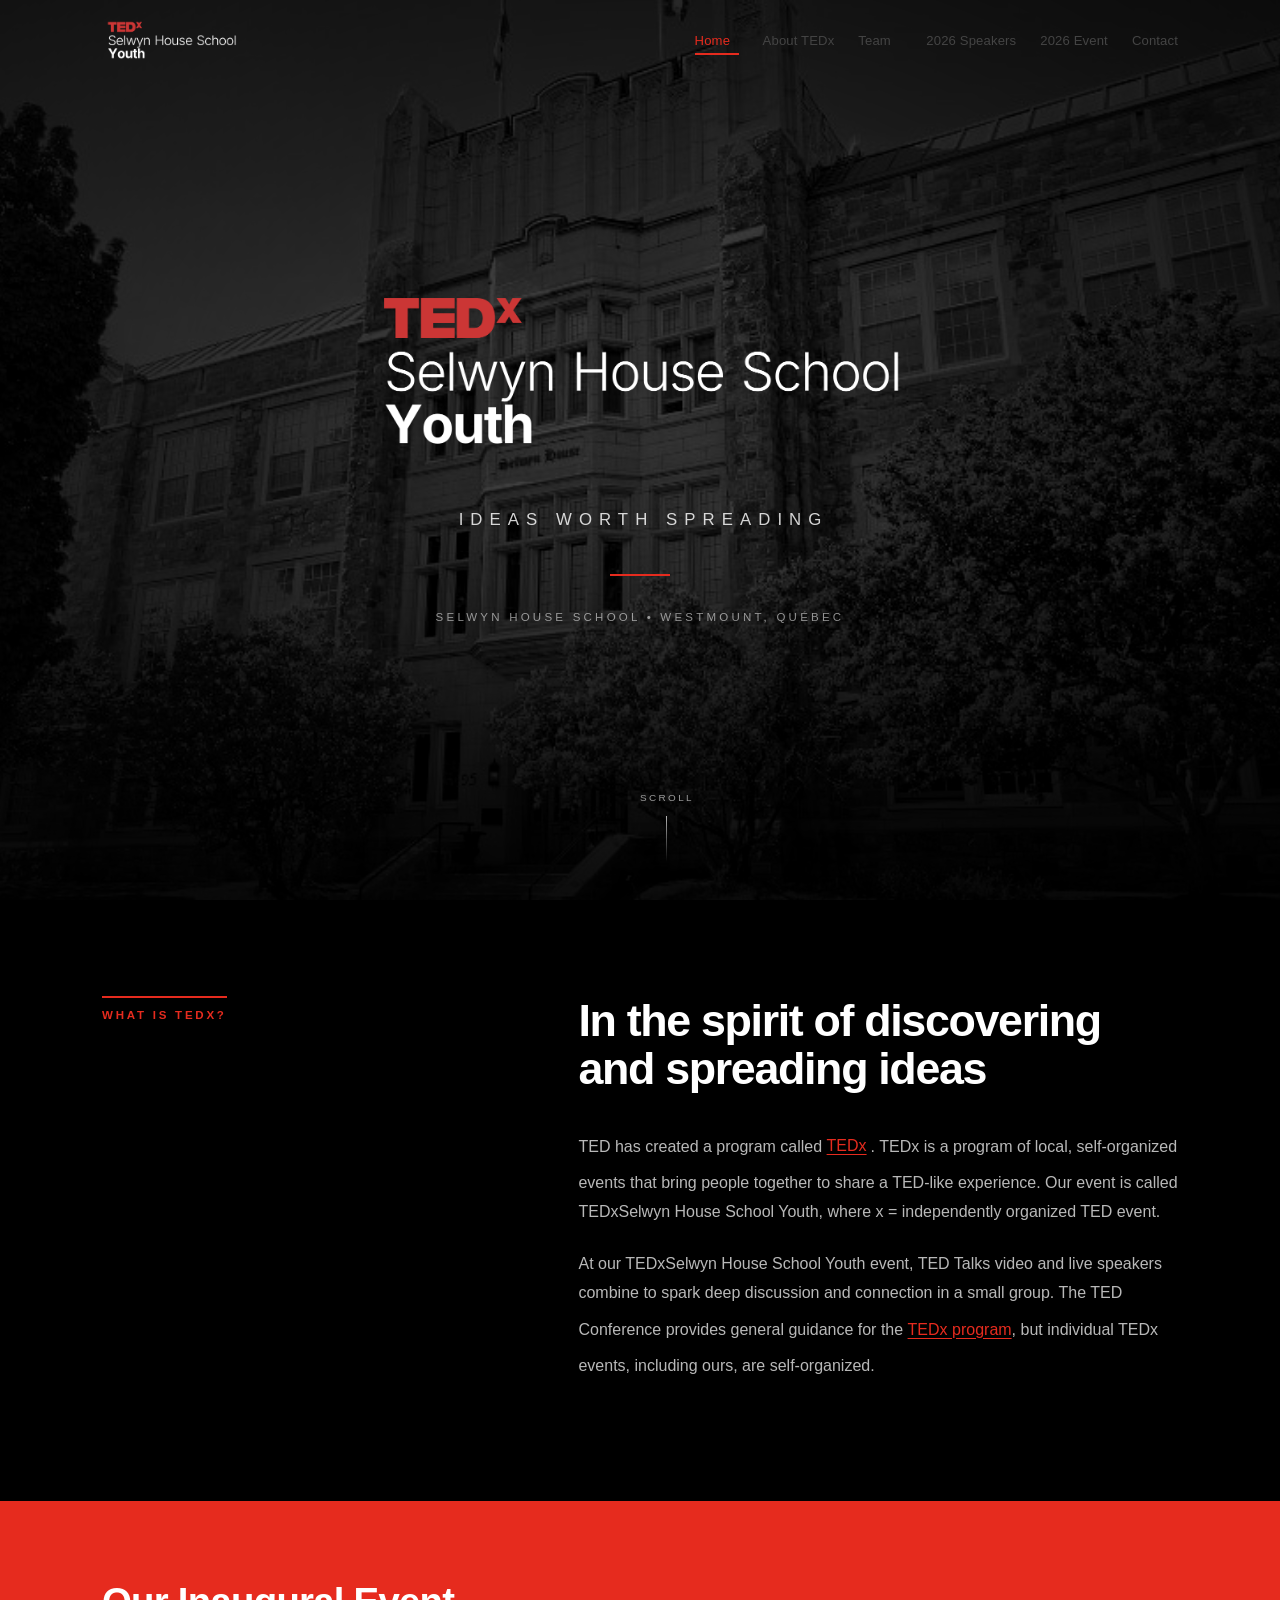
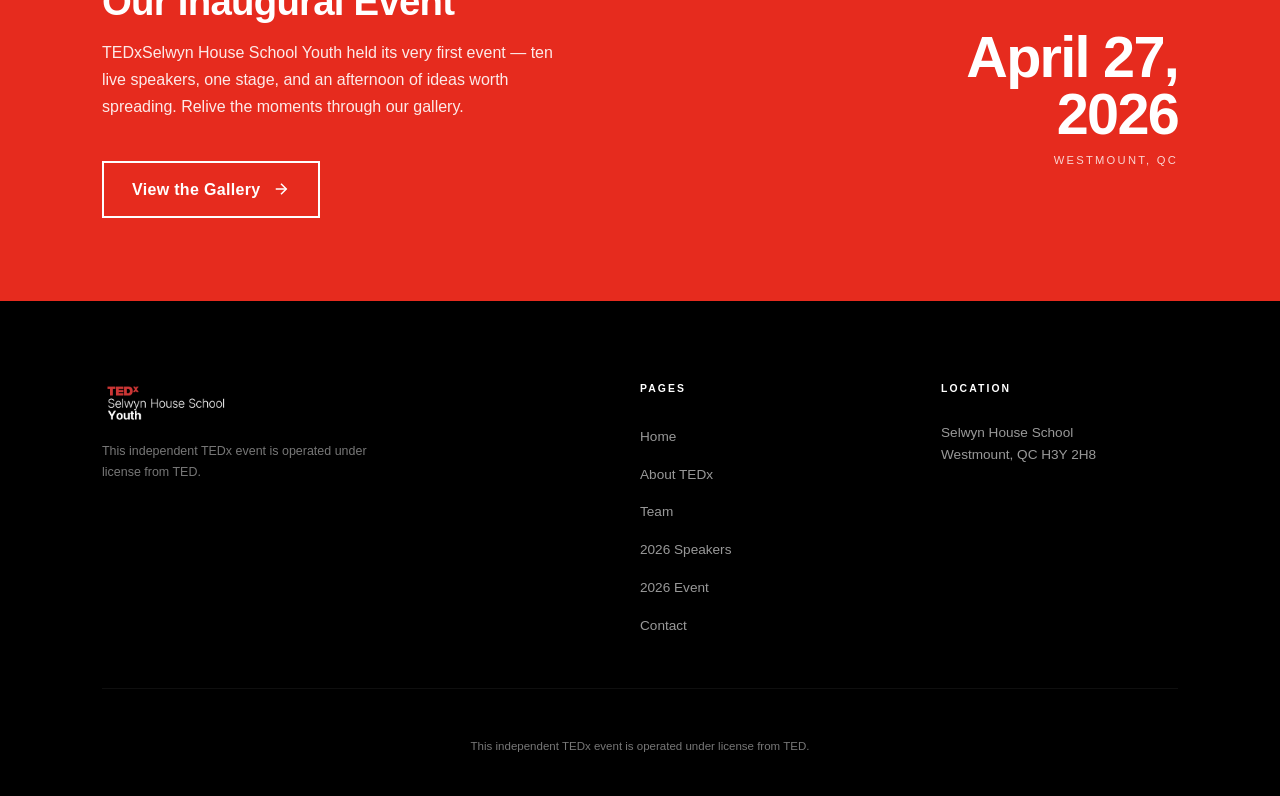
==== commit 2a185283: "Update index.html" ====
--- a/index.html
+++ b/index.html
@@ -283,9 +283,9 @@
 <body>
 
   <!-- Navigation -->
-  <header class="header" id="header">
+  <header class="header header--blend" id="header">
     <nav class="nav">
-      <a href="index.html" class="logo"><img src="images/logo-black.png" alt="TEDxSelwyn House School Youth"></a>
+      <a href="index.html" class="logo"><img src="images/logo-white.png" alt="TEDxSelwyn House School Youth"></a>
       <ul class="nav-links" id="navLinks">
         <li><a href="index.html" class="active">Home</a></li>
         <li><a href="about.html">About TEDx</a></li>
--- a/style.css
+++ b/style.css
@@ -495,16 +495,32 @@
    PAGE HERO — with animated accent bar
    ============================================ */
 .page-hero {
-  padding: var(--s12) 0 var(--s8);
+  padding: calc(var(--s12) + var(--s6)) 0 var(--s10);
   background: var(--black); color: var(--white);
   text-align: left; position: relative; overflow: hidden;
 }
 
-/* Animated bottom accent — draws on page load */
+/* Grayscale facade backdrop — ties inner pages to the landing */
+.page-hero::before {
+  content: ''; position: absolute; inset: 0;
+  background: url('images/selwyn-facade.jpg') center 35% / cover no-repeat;
+  filter: grayscale(100%) brightness(0.32) contrast(1.05);
+  z-index: 0;
+}
+
+/* Red + dark veil over the facade */
 .page-hero::after {
+  content: ''; position: absolute; inset: 0; z-index: 0;
+  background:
+    linear-gradient(115deg, rgba(230,43,30,0.22) 0%, transparent 48%),
+    linear-gradient(0deg, rgba(0,0,0,0.82) 0%, rgba(0,0,0,0.35) 60%, rgba(0,0,0,0.7) 100%);
+}
+
+/* Bottom accent line — draws on page load */
+.page-hero .container::after {
   content: ''; position: absolute;
-  bottom: 0; left: 0;
-  width: 100%; height: 3px;
+  bottom: calc(var(--s10) * -1 + 6px); left: var(--s4); right: var(--s4);
+  height: 2px;
   background: var(--ted-red);
   transform-origin: left;
   animation: draw-line 1s var(--ease-out) forwards;
@@ -515,32 +531,19 @@
   100% { transform: scaleX(1); }
 }
 
-/* Floating geometric accents */
-.page-hero::before {
-  content: ''; position: absolute;
-  top: 30%; right: 8%; width: 150px; height: 150px;
-  border: 1px solid rgba(230, 43, 30, 0.15);
-  animation: float-rotate 15s linear infinite;
-}
-
-@keyframes float-rotate {
-  0%   { transform: rotate(0deg) scale(1); }
-  50%  { transform: rotate(180deg) scale(1.1); }
-  100% { transform: rotate(360deg) scale(1); }
-}
-
 .page-hero .container { position: relative; z-index: 1; }
 
 .page-hero h1 {
   font-family: var(--font);
-  font-size: clamp(2.5rem, 6vw, 4.5rem);
-  font-weight: 900; letter-spacing: -0.04em; line-height: 0.95;
-  margin-bottom: var(--s2);
+  font-size: clamp(2.6rem, 6.5vw, 5rem);
+  font-weight: 800; letter-spacing: -0.04em; line-height: 0.96;
+  margin-bottom: var(--s3);
 }
 
 .page-hero-desc {
-  font-size: 1rem; color: var(--gray-400);
-  max-width: 480px; margin-top: var(--s2); line-height: 1.6;
+  font-size: 1.02rem; color: rgba(255,255,255,0.72);
+  max-width: 520px; margin-top: var(--s3); line-height: 1.7;
+  padding-left: var(--s4); border-left: 2px solid var(--ted-red);
 }
 
 /* ============================================
@@ -556,7 +559,7 @@
 .section-header h2 {
   font-family: var(--font);
   font-size: clamp(2.1rem, 4.5vw, 3.25rem);
-  font-weight: 900; letter-spacing: -0.04em; line-height: 1;
+  font-weight: 800; letter-spacing: -0.03em; line-height: 1.04;
   margin-bottom: var(--s2); color: var(--black);
 }
 .bg-black .section-header h2 { color: var(--white); }
@@ -569,15 +572,15 @@
 /* Label tag — with animated accent line */
 .label-tag {
   display: inline-block;
-  font-size: 0.65rem; font-weight: 800;
-  letter-spacing: 0.2em; text-transform: uppercase;
-  color: var(--ted-red); margin-bottom: var(--s2);
-  position: relative; padding-left: var(--s3);
+  font-size: 0.72rem; font-weight: 700;
+  letter-spacing: 0.24em; text-transform: uppercase;
+  color: var(--ted-red); margin-bottom: var(--s3);
+  position: relative; padding-left: var(--s4);
 }
 .label-tag::before {
   content: ''; position: absolute;
   left: 0; top: 50%; transform: translateY(-50%);
-  width: 16px; height: 2px;
+  width: 26px; height: 2px;
   background: var(--ted-red);
 }
 
@@ -861,7 +864,7 @@
   border-bottom: 1px solid var(--gray-200);
 }
 .content-block:last-child { border-bottom: none; }
-.content-block h2 { font-size: 2rem; font-weight: 900; color: var(--black); margin-bottom: var(--s3); letter-spacing: -0.03em; line-height: 1.1; }
+.content-block h2 { font-size: clamp(1.8rem, 3.4vw, 2.6rem); font-weight: 800; color: var(--black); margin-bottom: var(--s4); letter-spacing: -0.03em; line-height: 1.08; }
 .content-block p { font-size: 1.05rem; color: var(--gray-700); line-height: 1.85; margin-bottom: var(--s2); }
 
 /* ============================================
